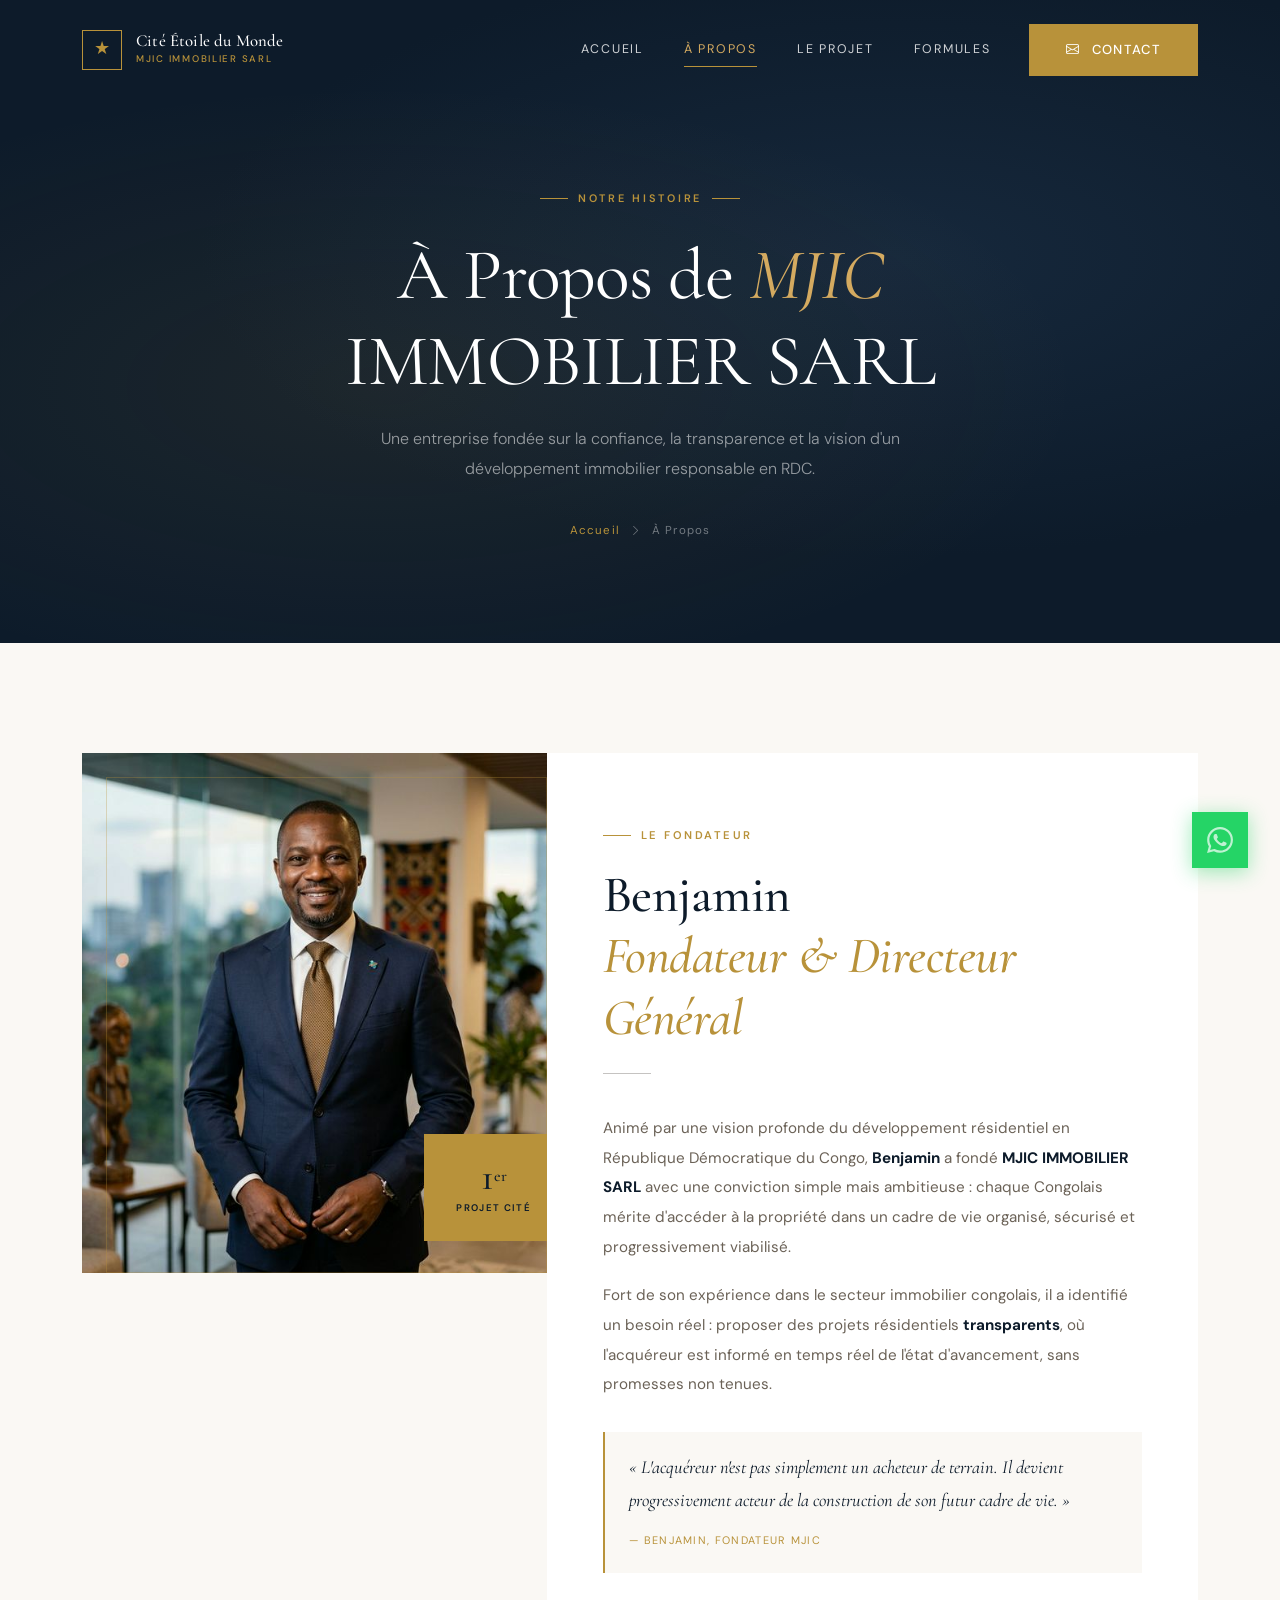
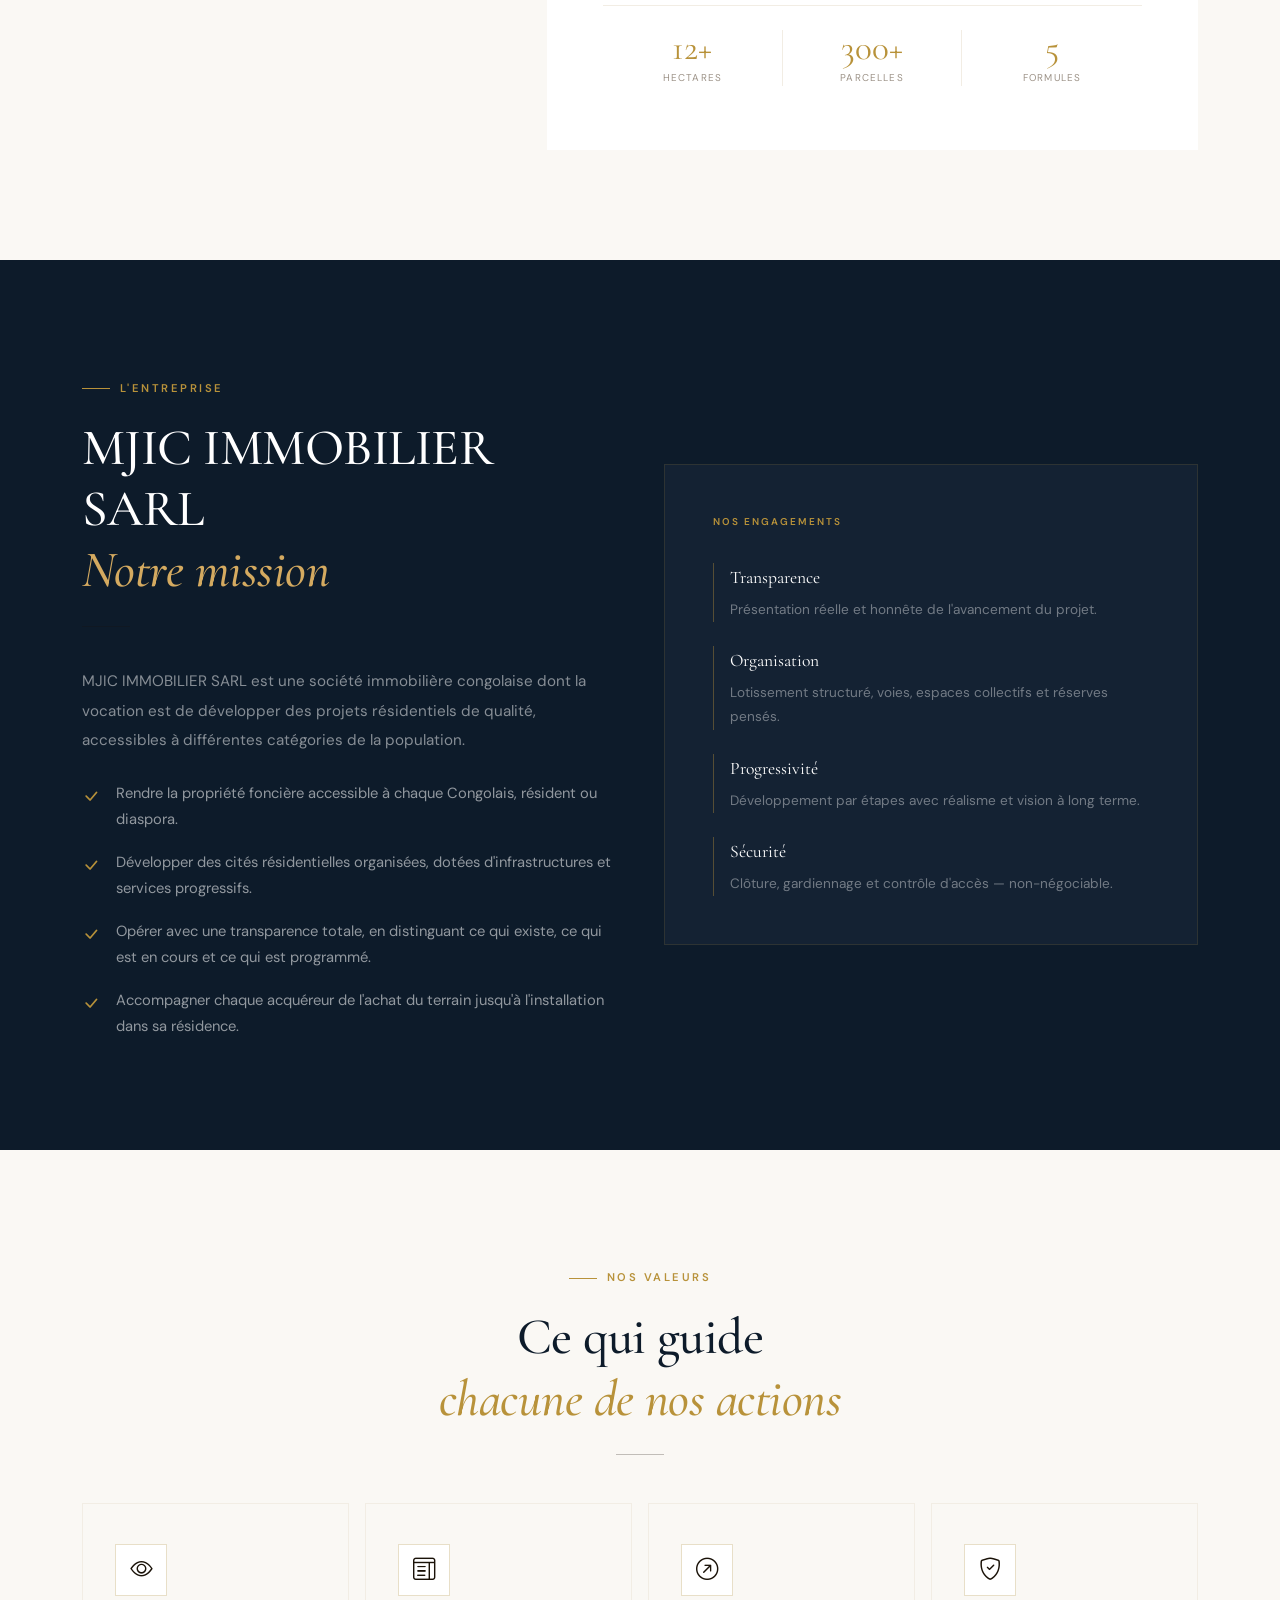
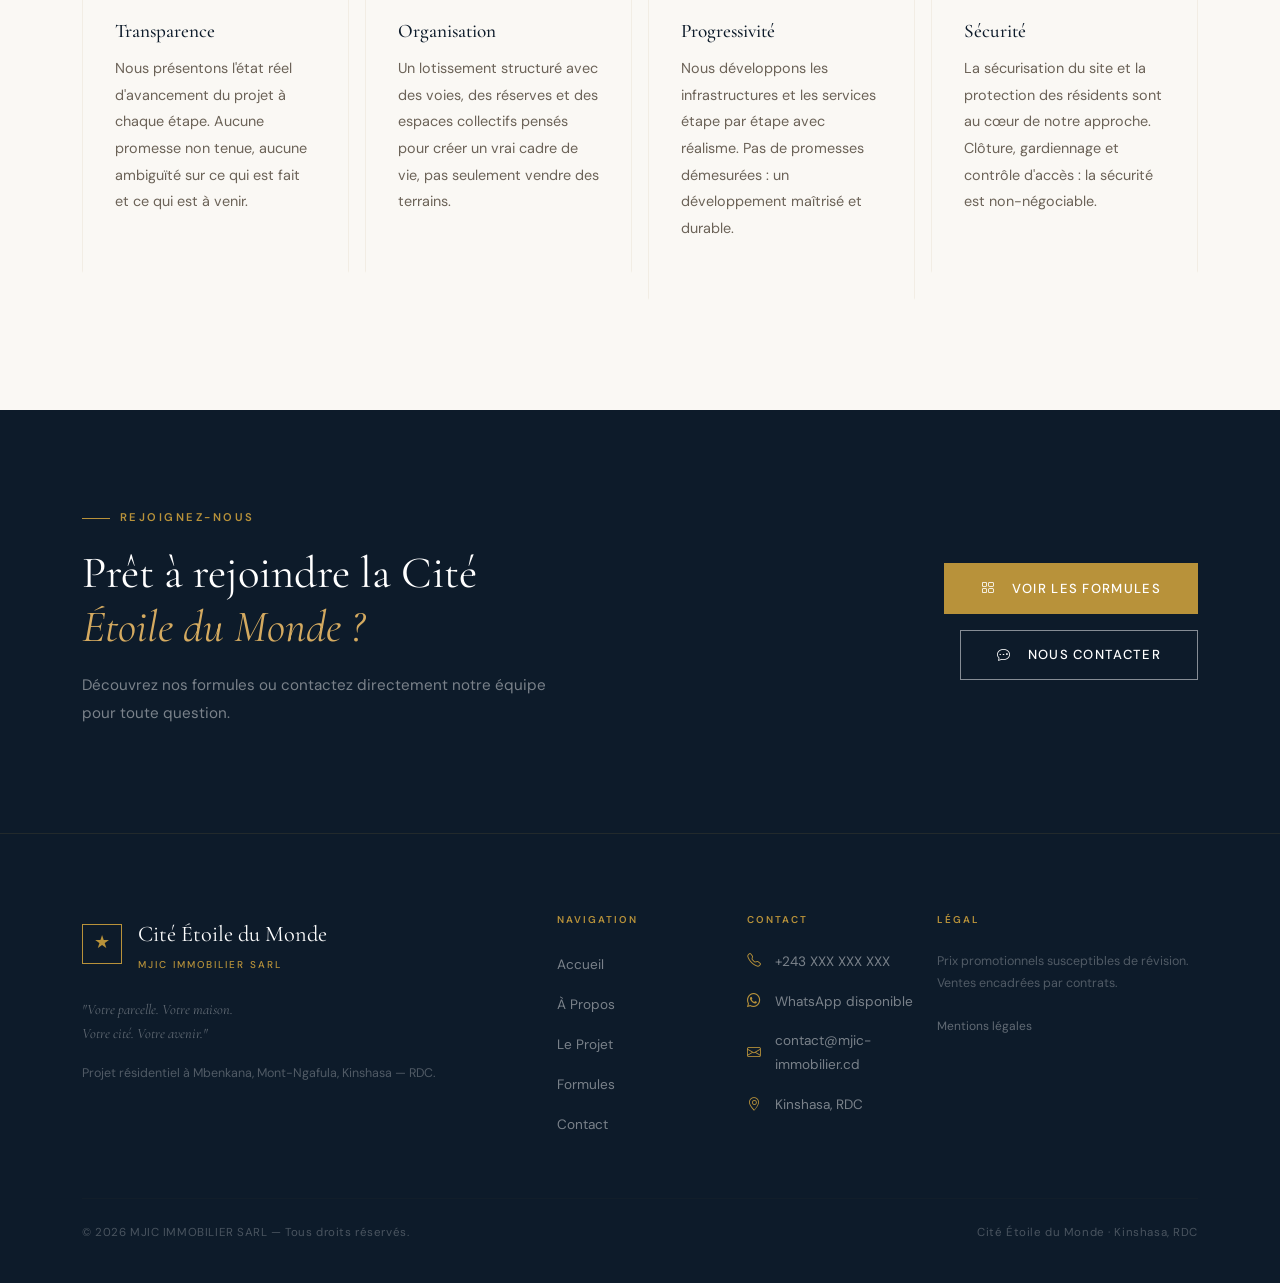
==== about.html @ 59a06f17 "First commit" ====
<!DOCTYPE html>
<html lang="fr">
<head>
  <meta charset="UTF-8" /><meta name="viewport" content="width=device-width, initial-scale=1.0" />
  <meta name="description" content="À propos de MJIC IMMOBILIER SARL — Fondateur Benjamin, notre vision et nos valeurs pour la Cité Étoile du Monde." />
  <title>À Propos — MJIC IMMOBILIER SARL</title>
  <link rel="icon" href="data:image/svg+xml,<svg xmlns='http://www.w3.org/2000/svg' viewBox='0 0 100 100'><text y='.9em' font-size='90'>★</text></svg>" />
  <link rel="preconnect" href="https://fonts.googleapis.com" /><link rel="preconnect" href="https://fonts.gstatic.com" crossorigin />
  <link href="https://fonts.googleapis.com/css2?family=Cormorant+Garamond:ital,wght@0,300;0,400;0,500;0,600;0,700;1,400;1,600&family=DM+Sans:ital,opsz,wght@0,9..40,300;0,9..40,400;0,9..40,500;0,9..40,600;1,9..40,300&display=swap" rel="stylesheet" />
  <link href="https://cdn.jsdelivr.net/npm/bootstrap@5.3.3/dist/css/bootstrap.min.css" rel="stylesheet" />
  <link href="https://cdn.jsdelivr.net/npm/bootstrap-icons@1.11.3/font/bootstrap-icons.min.css" rel="stylesheet" />
  <link rel="stylesheet" href="css/style.css" />
</head>
<body>

<!-- NAVBAR -->
<nav id="mainNav" class="navbar navbar-expand-lg scrolled">
  <div class="container">
    <a class="navbar-brand" href="index.html">
      <div class="brand-logo-icon">★</div>
      <div><div class="brand-text-top">Cité Étoile du Monde</div><div class="brand-text-bottom">MJIC IMMOBILIER SARL</div></div>
    </a>
    <button class="navbar-toggler" type="button" data-bs-toggle="collapse" data-bs-target="#navbarNav">
      <span class="navbar-toggler-icon"></span>
    </button>
    <div class="collapse navbar-collapse justify-content-end" id="navbarNav">
      <ul class="navbar-nav align-items-lg-center gap-lg-1">
        <li class="nav-item"><a class="nav-link" href="index.html">Accueil</a></li>
        <li class="nav-item"><a class="nav-link active-page" href="about.html">À Propos</a></li>
        <li class="nav-item"><a class="nav-link" href="projet.html">Le Projet</a></li>
        <li class="nav-item"><a class="nav-link" href="formules.html">Formules</a></li>
        <li class="nav-item ms-lg-3"><a class="btn btn-gold btn-sm" href="contact.html"><i class="bi bi-envelope me-1"></i>Contact</a></li>
      </ul>
    </div>
  </div>
</nav>

<!-- PAGE HERO -->
<section class="page-hero">
  <div class="container" style="position:relative;z-index:1">
    <span class="page-hero-label">Notre histoire</span>
    <h1 class="page-hero-title">À Propos de <em>MJIC</em><br/>IMMOBILIER SARL</h1>
    <p class="page-hero-subtitle">Une entreprise fondée sur la confiance, la transparence et la vision d'un développement immobilier responsable en RDC.</p>
    <nav class="breadcrumb-nav">
      <a href="index.html">Accueil</a>
      <i class="bi bi-chevron-right" style="font-size:0.7rem"></i>
      <span>À Propos</span>
    </nav>
  </div>
</section>

<!-- FONDATEUR — Image gauche / Texte droite -->
<section class="section-pad" style="background:var(--cream);overflow:hidden">
  <div class="container">
    <div class="row align-items-stretch g-0">

      <!-- Colonne image -->
      <div class="col-lg-5 reveal">
        <div class="about-media-col">
          <img src="assets/founder.jpg" alt="Benjamin, Fondateur MJIC Immobilier" class="about-media-img" />
          <div class="about-gold-border"></div>
          <div class="about-years-badge">
            <span class="num">1<sup style="font-size:1rem">er</sup></span>
            <span class="lbl">Projet cité</span>
          </div>
        </div>
      </div>

      <!-- Colonne texte -->
      <div class="col-lg-7 reveal">
        <div style="padding:4rem 3.5rem;background:var(--white);height:100%">
          <span class="section-label">Le Fondateur</span>
          <h2 class="section-title">Benjamin<br/><em style="color:var(--gold)">Fondateur &amp; Directeur Général</em></h2>
          <hr class="rule-gold" />

          <p style="color:var(--text-muted);line-height:1.95;font-size:0.95rem">Animé par une vision profonde du développement résidentiel en République Démocratique du Congo, <strong style="color:var(--navy)">Benjamin</strong> a fondé <strong style="color:var(--navy)">MJIC IMMOBILIER SARL</strong> avec une conviction simple mais ambitieuse : chaque Congolais mérite d'accéder à la propriété dans un cadre de vie organisé, sécurisé et progressivement viabilisé.</p>

          <p style="color:var(--text-muted);line-height:1.95;font-size:0.95rem;margin-top:1.2rem">Fort de son expérience dans le secteur immobilier congolais, il a identifié un besoin réel : proposer des projets résidentiels <strong style="color:var(--navy)">transparents</strong>, où l'acquéreur est informé en temps réel de l'état d'avancement, sans promesses non tenues.</p>

          <!-- Citation -->
          <blockquote style="border-left:2px solid var(--gold);padding:1.2rem 1.5rem;margin:2rem 0;background:var(--cream)">
            <p style="font-family:var(--font-display);font-size:1.15rem;font-style:italic;color:var(--navy);margin:0 0 0.5rem">« L'acquéreur n'est pas simplement un acheteur de terrain. Il devient progressivement acteur de la construction de son futur cadre de vie. »</p>
            <cite style="font-size:0.68rem;color:var(--gold);letter-spacing:0.12em;text-transform:uppercase;font-style:normal">— Benjamin, Fondateur MJIC</cite>
          </blockquote>

          <!-- Stats en ligne -->
          <div class="row g-0 mt-3" style="border-top:1px solid var(--cream-mid);padding-top:1.5rem">
            <div class="col-4 text-center" style="border-right:1px solid var(--cream-mid)">
              <div style="font-family:var(--font-display);font-size:2.2rem;color:var(--gold);line-height:1">12+</div>
              <div style="font-size:0.62rem;color:var(--text-light);text-transform:uppercase;letter-spacing:0.12em;margin-top:4px">Hectares</div>
            </div>
            <div class="col-4 text-center" style="border-right:1px solid var(--cream-mid)">
              <div style="font-family:var(--font-display);font-size:2.2rem;color:var(--gold);line-height:1">300+</div>
              <div style="font-size:0.62rem;color:var(--text-light);text-transform:uppercase;letter-spacing:0.12em;margin-top:4px">Parcelles</div>
            </div>
            <div class="col-4 text-center">
              <div style="font-family:var(--font-display);font-size:2.2rem;color:var(--gold);line-height:1">5</div>
              <div style="font-size:0.62rem;color:var(--text-light);text-transform:uppercase;letter-spacing:0.12em;margin-top:4px">Formules</div>
            </div>
          </div>
        </div>
      </div>

    </div>
  </div>
</section>

<!-- MISSION — Texte gauche / Visuel droite -->
<section class="section-pad" style="background:var(--navy)">
  <div class="container">
    <div class="row align-items-center g-5">
      <div class="col-lg-6 reveal">
        <span class="section-label" style="color:var(--gold)">L'Entreprise</span>
        <h2 class="section-title light">MJIC IMMOBILIER SARL<br/><em style="color:var(--gold-light)">Notre mission</em></h2>
        <hr class="rule-gold" />
        <p style="color:rgba(255,255,255,0.5);line-height:1.95;font-size:0.95rem">MJIC IMMOBILIER SARL est une société immobilière congolaise dont la vocation est de développer des projets résidentiels de qualité, accessibles à différentes catégories de la population.</p>
        <div class="mt-4 d-flex flex-column gap-3">
          <div style="display:flex;gap:16px;align-items:flex-start">
            <i class="bi bi-check-lg" style="color:var(--gold);font-size:1.1rem;flex-shrink:0;margin-top:2px"></i>
            <p style="color:rgba(255,255,255,0.55);margin:0;font-size:0.92rem">Rendre la propriété foncière accessible à chaque Congolais, résident ou diaspora.</p>
          </div>
          <div style="display:flex;gap:16px;align-items:flex-start">
            <i class="bi bi-check-lg" style="color:var(--gold);font-size:1.1rem;flex-shrink:0;margin-top:2px"></i>
            <p style="color:rgba(255,255,255,0.55);margin:0;font-size:0.92rem">Développer des cités résidentielles organisées, dotées d'infrastructures et services progressifs.</p>
          </div>
          <div style="display:flex;gap:16px;align-items:flex-start">
            <i class="bi bi-check-lg" style="color:var(--gold);font-size:1.1rem;flex-shrink:0;margin-top:2px"></i>
            <p style="color:rgba(255,255,255,0.55);margin:0;font-size:0.92rem">Opérer avec une transparence totale, en distinguant ce qui existe, ce qui est en cours et ce qui est programmé.</p>
          </div>
          <div style="display:flex;gap:16px;align-items:flex-start">
            <i class="bi bi-check-lg" style="color:var(--gold);font-size:1.1rem;flex-shrink:0;margin-top:2px"></i>
            <p style="color:rgba(255,255,255,0.55);margin:0;font-size:0.92rem">Accompagner chaque acquéreur de l'achat du terrain jusqu'à l'installation dans sa résidence.</p>
          </div>
        </div>
      </div>
      <div class="col-lg-6 reveal">
        <div style="background:var(--navy-mid);border:1px solid rgba(184,146,58,0.15);padding:3rem">
          <div style="font-size:0.62rem;color:var(--gold);letter-spacing:0.2em;text-transform:uppercase;font-weight:600;margin-bottom:2rem">Nos engagements</div>
          <div class="d-flex flex-column gap-4">
            <div style="display:flex;gap:16px;align-items:flex-start">
              <div style="width:1px;background:rgba(184,146,58,0.4);min-height:100%;align-self:stretch;flex-shrink:0"></div>
              <div>
                <div style="font-family:var(--font-display);font-size:1.1rem;color:var(--white);margin-bottom:4px">Transparence</div>
                <p style="color:rgba(255,255,255,0.4);font-size:0.85rem;margin:0">Présentation réelle et honnête de l'avancement du projet.</p>
              </div>
            </div>
            <div style="display:flex;gap:16px;align-items:flex-start">
              <div style="width:1px;background:rgba(184,146,58,0.4);min-height:100%;align-self:stretch;flex-shrink:0"></div>
              <div>
                <div style="font-family:var(--font-display);font-size:1.1rem;color:var(--white);margin-bottom:4px">Organisation</div>
                <p style="color:rgba(255,255,255,0.4);font-size:0.85rem;margin:0">Lotissement structuré, voies, espaces collectifs et réserves pensés.</p>
              </div>
            </div>
            <div style="display:flex;gap:16px;align-items:flex-start">
              <div style="width:1px;background:rgba(184,146,58,0.4);min-height:100%;align-self:stretch;flex-shrink:0"></div>
              <div>
                <div style="font-family:var(--font-display);font-size:1.1rem;color:var(--white);margin-bottom:4px">Progressivité</div>
                <p style="color:rgba(255,255,255,0.4);font-size:0.85rem;margin:0">Développement par étapes avec réalisme et vision à long terme.</p>
              </div>
            </div>
            <div style="display:flex;gap:16px;align-items:flex-start">
              <div style="width:1px;background:rgba(184,146,58,0.4);min-height:100%;align-self:stretch;flex-shrink:0"></div>
              <div>
                <div style="font-family:var(--font-display);font-size:1.1rem;color:var(--white);margin-bottom:4px">Sécurité</div>
                <p style="color:rgba(255,255,255,0.4);font-size:0.85rem;margin:0">Clôture, gardiennage et contrôle d'accès — non-négociable.</p>
              </div>
            </div>
          </div>
        </div>
      </div>
    </div>
  </div>
</section>

<!-- VALEURS -->
<section class="section-pad" style="background:var(--cream)">
  <div class="container">
    <div class="text-center mb-5 reveal">
      <span class="section-label">Nos Valeurs</span>
      <h2 class="section-title">Ce qui guide<br/><em style="color:var(--gold)">chacune de nos actions</em></h2>
      <hr class="rule-gold center" />
    </div>
    <div class="row g-3">
      <div class="col-md-6 col-lg-3 reveal">
        <div class="value-card">
          <div class="value-icon"><i class="bi bi-eye"></i></div>
          <h4>Transparence</h4>
          <p>Nous présentons l'état réel d'avancement du projet à chaque étape. Aucune promesse non tenue, aucune ambiguïté sur ce qui est fait et ce qui est à venir.</p>
        </div>
      </div>
      <div class="col-md-6 col-lg-3 reveal">
        <div class="value-card">
          <div class="value-icon"><i class="bi bi-layout-text-window"></i></div>
          <h4>Organisation</h4>
          <p>Un lotissement structuré avec des voies, des réserves et des espaces collectifs pensés pour créer un vrai cadre de vie, pas seulement vendre des terrains.</p>
        </div>
      </div>
      <div class="col-md-6 col-lg-3 reveal">
        <div class="value-card">
          <div class="value-icon"><i class="bi bi-arrow-up-right-circle"></i></div>
          <h4>Progressivité</h4>
          <p>Nous développons les infrastructures et les services étape par étape avec réalisme. Pas de promesses démesurées : un développement maîtrisé et durable.</p>
        </div>
      </div>
      <div class="col-md-6 col-lg-3 reveal">
        <div class="value-card">
          <div class="value-icon"><i class="bi bi-shield-check"></i></div>
          <h4>Sécurité</h4>
          <p>La sécurisation du site et la protection des résidents sont au cœur de notre approche. Clôture, gardiennage et contrôle d'accès : la sécurité est non-négociable.</p>
        </div>
      </div>
    </div>
  </div>
</section>

<!-- CTA -->
<section style="background:var(--navy);padding:90px 0">
  <div class="container reveal">
    <div class="row align-items-center">
      <div class="col-lg-7">
        <span class="section-label" style="color:var(--gold)">Rejoignez-nous</span>
        <h2 style="font-family:var(--font-display);color:var(--white);font-size:clamp(1.8rem,3.5vw,2.8rem);font-weight:400;margin-bottom:1rem">Prêt à rejoindre la Cité<br/><em style="color:var(--gold-light)">Étoile du Monde ?</em></h2>
        <p style="color:rgba(255,255,255,0.45);font-size:0.95rem;max-width:480px;line-height:1.85">Découvrez nos formules ou contactez directement notre équipe pour toute question.</p>
      </div>
      <div class="col-lg-5 d-flex flex-wrap gap-3 justify-content-lg-end mt-4 mt-lg-0">
        <a href="formules.html" class="btn btn-gold"><i class="bi bi-grid me-2"></i>Voir les formules</a>
        <a href="contact.html" class="btn btn-outline-white"><i class="bi bi-chat-dots me-2"></i>Nous contacter</a>
      </div>
    </div>
  </div>
</section>

<!-- FOOTER -->
<footer class="site-footer">
  <div class="container">
    <div class="row g-4">
      <div class="col-lg-4">
        <div class="d-flex align-items-center gap-3 mb-4">
          <div class="brand-logo-icon">★</div>
          <div>
            <div class="footer-brand-name">Cité Étoile du Monde</div>
            <div class="footer-brand-sub">MJIC IMMOBILIER SARL</div>
          </div>
        </div>
        <p class="footer-tagline">"Votre parcelle. Votre maison.<br/>Votre cité. Votre avenir."</p>
        <p style="font-size:0.78rem;color:rgba(255,255,255,0.28);margin-top:1rem;line-height:1.7">Projet résidentiel à Mbenkana, Mont-Ngafula, Kinshasa — RDC.</p>
      </div>
      <div class="col-6 col-lg-2 offset-lg-1">
        <h6 class="footer-heading">Navigation</h6>
        <ul class="footer-links">
          <li><a href="index.html">Accueil</a></li>
          <li><a href="about.html">À Propos</a></li>
          <li><a href="projet.html">Le Projet</a></li>
          <li><a href="formules.html">Formules</a></li>
          <li><a href="contact.html">Contact</a></li>
        </ul>
      </div>
      <div class="col-6 col-lg-2">
        <h6 class="footer-heading">Contact</h6>
        <div class="footer-contact-item"><i class="bi bi-telephone"></i><span>+243 XXX XXX XXX</span></div>
        <div class="footer-contact-item"><i class="bi bi-whatsapp"></i><span>WhatsApp disponible</span></div>
        <div class="footer-contact-item"><i class="bi bi-envelope"></i><span>contact@mjic-immobilier.cd</span></div>
        <div class="footer-contact-item"><i class="bi bi-geo-alt"></i><span>Kinshasa, RDC</span></div>
      </div>
      <div class="col-lg-3">
        <h6 class="footer-heading">Légal</h6>
        <p style="font-size:0.78rem;color:rgba(255,255,255,0.28);line-height:1.8">Prix promotionnels susceptibles de révision. Ventes encadrées par contrats.</p>
        <a href="#" style="font-size:0.75rem;color:rgba(255,255,255,0.35)">Mentions légales</a>
      </div>
    </div>
    <hr class="footer-divider" />
    <div class="d-flex flex-column flex-md-row justify-content-between align-items-center gap-2 footer-copy">
      <span>© 2026 MJIC IMMOBILIER SARL — Tous droits réservés.</span>
      <span>Cité Étoile du Monde · Kinshasa, RDC</span>
    </div>
  </div>
</footer>

<a id="whatsapp-btn" href="https://wa.me/243XXXXXXXXX" target="_blank" rel="noopener" title="WhatsApp">
  <span class="whatsapp-pulse"></span>
  <svg viewBox="0 0 24 24" xmlns="http://www.w3.org/2000/svg"><path d="M17.472 14.382c-.297-.149-1.758-.867-2.03-.967-.273-.099-.471-.148-.67.15-.197.297-.767.966-.94 1.164-.173.199-.347.223-.644.075-.297-.15-1.255-.463-2.39-1.475-.883-.788-1.48-1.761-1.653-2.059-.173-.297-.018-.458.13-.606.134-.133.298-.347.446-.52.149-.174.198-.298.298-.497.099-.198.05-.371-.025-.52-.075-.149-.669-1.612-.916-2.207-.242-.579-.487-.5-.669-.51-.173-.008-.371-.01-.57-.01-.198 0-.52.074-.792.372-.272.297-1.04 1.016-1.04 2.479 0 1.462 1.065 2.875 1.213 3.074.149.198 2.096 3.2 5.077 4.487.709.306 1.262.489 1.694.625.712.227 1.36.195 1.871.118.571-.085 1.758-.719 2.006-1.413.248-.694.248-1.289.173-1.413-.074-.124-.272-.198-.57-.347m-5.421 7.403h-.004a9.87 9.87 0 01-5.031-1.378l-.361-.214-3.741.982.998-3.648-.235-.374a9.86 9.86 0 01-1.51-5.26c.001-5.45 4.436-9.884 9.888-9.884 2.64 0 5.122 1.03 6.988 2.898a9.825 9.825 0 012.893 6.994c-.003 5.45-4.437 9.884-9.885 9.884m8.413-18.297A11.815 11.815 0 0012.05 0C5.495 0 .16 5.335.157 11.892c0 2.096.547 4.142 1.588 5.945L.057 24l6.305-1.654a11.882 11.882 0 005.683 1.448h.005c6.554 0 11.89-5.335 11.893-11.893a11.821 11.821 0 00-3.48-8.413Z"/></svg>
</a>
<button id="scrollTop" onclick="scrollToTop()" title="Retour en haut" style="display:none;align-items:center;justify-content:center"><i class="bi bi-arrow-up"></i></button>
<script src="https://cdn.jsdelivr.net/npm/bootstrap@5.3.3/dist/js/bootstrap.bundle.min.js"></script>
<script src="js/main.js"></script>
</body>
</html>
---- css/style.css ----
/* =========================================================
   CITÉ ÉTOILE DU MONDE — Design Luxueux & Humain
   MJIC IMMOBILIER SARL — Kinshasa, RDC
   Inspiré : Barnes Immobilier, Knight Frank, Sotheby's
   ========================================================= */

@import url('https://fonts.googleapis.com/css2?family=Cormorant+Garamond:ital,wght@0,300;0,400;0,500;0,600;0,700;1,400;1,600&family=DM+Sans:ital,opsz,wght@0,9..40,300;0,9..40,400;0,9..40,500;0,9..40,600;1,9..40,300&display=swap');

/* ─── Variables raffinées ─── */
:root {
  /* Palette dorée chaude */
  --gold:        #B8923A;
  --gold-light:  #D4AA60;
  --gold-pale:   #F0E4CA;
  --gold-dark:   #8B6A20;

  /* Marine profond */
  --navy:        #0D1B2A;
  --navy-mid:    #142233;
  --navy-light:  #1C3148;

  /* Neutres chauds */
  --cream:       #FAF8F4;
  --cream-mid:   #F2EDE4;
  --sand:        #E8DFC8;
  --stone:       #C5BBAB;
  --text-dark:   #1A1208;
  --text-muted:  #6B6257;
  --text-light:  #9C9287;
  --white:       #FFFFFF;

  /* Typography */
  --font-display: 'Cormorant Garamond', Georgia, serif;
  --font-body:    'DM Sans', system-ui, sans-serif;

  /* Geometry */
  --radius-sm:   6px;
  --radius:      12px;
  --radius-lg:   20px;
  --radius-xl:   32px;

  /* Shadows */
  --shadow-sm:   0 2px 12px rgba(13,27,42,0.08);
  --shadow:      0 8px 32px rgba(13,27,42,0.12);
  --shadow-lg:   0 20px 60px rgba(13,27,42,0.18);
  --shadow-gold: 0 8px 40px rgba(184,146,58,0.25);

  /* Transitions */
  --ease:        cubic-bezier(0.25, 0.46, 0.45, 0.94);
  --transition:  0.4s var(--ease);
}

/* ─── Reset & Base ─── */
*, *::before, *::after { box-sizing: border-box; margin: 0; padding: 0; }
html { scroll-behavior: smooth; font-size: 16px; }

body {
  font-family: var(--font-body);
  color: var(--text-dark);
  background: var(--white);
  overflow-x: hidden;
  line-height: 1.75;
  -webkit-font-smoothing: antialiased;
}

h1, h2, h3, h4, h5, h6 {
  font-family: var(--font-display);
  line-height: 1.2;
  font-weight: 500;
}
a { text-decoration: none; transition: var(--transition); color: inherit; }
img { max-width: 100%; display: block; }
p { line-height: 1.8; }

/* ─── Utilitaires ─── */
.text-gold    { color: var(--gold) !important; }
.text-cream   { color: var(--cream) !important; }
.section-pad  { padding: 110px 0; }
.section-pad-sm { padding: 72px 0; }

/* ─── Étiquettes de section ─── */
.section-eyebrow {
  display: inline-flex;
  align-items: center;
  gap: 10px;
  font-family: var(--font-body);
  font-size: 0.7rem;
  font-weight: 600;
  letter-spacing: 0.22em;
  text-transform: uppercase;
  color: var(--gold);
  margin-bottom: 1.2rem;
}

.section-eyebrow::before {
  content: '';
  display: inline-block;
  width: 28px;
  height: 1px;
  background: var(--gold);
  flex-shrink: 0;
}

.section-label {
  display: inline-flex;
  align-items: center;
  gap: 10px;
  font-family: var(--font-body);
  font-size: 0.7rem;
  font-weight: 600;
  letter-spacing: 0.22em;
  text-transform: uppercase;
  color: var(--gold);
  margin-bottom: 1.2rem;
}
.section-label::before {
  content: '';
  display: inline-block;
  width: 28px;
  height: 1px;
  background: var(--gold);
  flex-shrink: 0;
}

/* ─── Titres de section ─── */
.section-title {
  font-size: clamp(2rem, 4vw, 3.2rem);
  font-weight: 500;
  color: var(--navy);
  margin-bottom: 1.2rem;
  letter-spacing: -0.01em;
}

.section-title.light { color: var(--white); }
.section-title.cream { color: var(--cream); }

.section-subtitle {
  font-size: 1rem;
  color: var(--text-muted);
  max-width: 560px;
  line-height: 1.85;
}

/* ─── Séparateurs ─── */
.rule-gold {
  display: block;
  width: 48px;
  height: 1px;
  background: linear-gradient(90deg, var(--gold), transparent);
  margin: 1.5rem 0 2.5rem;
}
.rule-gold.center {
  margin-left: auto;
  margin-right: auto;
  background: var(--gold);
}

/* ─── Boutons ─── */
.btn-gold {
  display: inline-flex;
  align-items: center;
  gap: 8px;
  background: var(--gold);
  color: var(--white);
  font-family: var(--font-body);
  font-weight: 500;
  font-size: 0.82rem;
  letter-spacing: 0.1em;
  text-transform: uppercase;
  padding: 15px 36px;
  border: 1px solid var(--gold);
  border-radius: 0;
  cursor: pointer;
  transition: var(--transition);
}

.btn-gold:hover {
  background: var(--gold-dark);
  border-color: var(--gold-dark);
  color: var(--white);
  transform: none;
  box-shadow: var(--shadow-gold);
}

.btn-outline-gold {
  display: inline-flex;
  align-items: center;
  gap: 8px;
  background: transparent;
  color: var(--gold);
  font-family: var(--font-body);
  font-weight: 500;
  font-size: 0.82rem;
  letter-spacing: 0.1em;
  text-transform: uppercase;
  padding: 14px 36px;
  border: 1px solid var(--gold);
  border-radius: 0;
  cursor: pointer;
  transition: var(--transition);
}

.btn-outline-gold:hover {
  background: var(--gold);
  color: var(--white);
}

.btn-outline-white {
  display: inline-flex;
  align-items: center;
  gap: 8px;
  background: transparent;
  color: var(--white);
  font-family: var(--font-body);
  font-weight: 500;
  font-size: 0.82rem;
  letter-spacing: 0.1em;
  text-transform: uppercase;
  padding: 14px 36px;
  border: 1px solid rgba(255,255,255,0.5);
  border-radius: 0;
  cursor: pointer;
  transition: var(--transition);
}

.btn-outline-white:hover {
  border-color: var(--white);
  background: rgba(255,255,255,0.08);
  color: var(--white);
}

/* ════════════════════════════════════════
   NAVBAR
════════════════════════════════════════ */
#mainNav {
  position: fixed;
  top: 0;
  width: 100%;
  z-index: 1000;
  padding: 24px 0;
  transition: background 0.5s ease, padding 0.4s ease, box-shadow 0.4s ease;
  background: transparent;
}

#mainNav.scrolled {
  background: rgba(13, 27, 42, 0.96);
  backdrop-filter: blur(20px);
  -webkit-backdrop-filter: blur(20px);
  padding: 14px 0;
  box-shadow: 0 1px 0 rgba(184,146,58,0.2);
}

.navbar-brand {
  display: flex;
  align-items: center;
  gap: 14px;
}

.brand-logo-icon {
  width: 40px;
  height: 40px;
  border: 1px solid var(--gold);
  display: flex;
  align-items: center;
  justify-content: center;
  color: var(--gold);
  font-size: 1.1rem;
  flex-shrink: 0;
  font-family: var(--font-display);
}

.brand-text-top {
  font-family: var(--font-display);
  font-size: 1.05rem;
  font-weight: 500;
  color: var(--white);
  line-height: 1.1;
  letter-spacing: 0.01em;
}

.brand-text-bottom {
  font-family: var(--font-body);
  font-size: 0.6rem;
  font-weight: 500;
  color: var(--gold);
  letter-spacing: 0.18em;
  text-transform: uppercase;
}

.navbar-nav .nav-link {
  color: rgba(255,255,255,0.8) !important;
  font-family: var(--font-body);
  font-size: 0.78rem;
  font-weight: 400;
  letter-spacing: 0.14em;
  text-transform: uppercase;
  padding: 8px 18px !important;
  transition: color 0.3s ease;
  position: relative;
}

.navbar-nav .nav-link::after {
  content: '';
  position: absolute;
  bottom: 2px;
  left: 18px;
  right: 18px;
  height: 1px;
  background: var(--gold);
  transform: scaleX(0);
  transform-origin: left;
  transition: transform 0.35s var(--ease);
}

.navbar-nav .nav-link:hover { color: var(--white) !important; }
.navbar-nav .nav-link:hover::after,
.navbar-nav .nav-link.active-page::after { transform: scaleX(1); }
.navbar-nav .nav-link.active-page { color: var(--gold-light) !important; }

.navbar-toggler {
  border: 1px solid var(--gold);
  padding: 6px 10px;
  border-radius: 0;
}

.navbar-toggler-icon {
  background-image: url("data:image/svg+xml,%3csvg xmlns='http://www.w3.org/2000/svg' viewBox='0 0 30 30'%3e%3cpath stroke='rgba%28184,146,58,1%29' stroke-linecap='round' stroke-miterlimit='10' stroke-width='1.5' d='M4 7h22M4 15h22M4 23h22'/%3e%3c/svg%3e");
}

/* ════════════════════════════════════════
   HERO
════════════════════════════════════════ */
#hero {
  position: relative;
  min-height: 100vh;
  display: flex;
  align-items: flex-end;
  overflow: hidden;
  background: var(--navy);
}

.hero-bg {
  position: absolute;
  inset: 0;
  background-image: url('../assets/hero-cite.jpg');
  background-size: cover;
  background-position: center 30%;
  z-index: 0;
}

/* Overlay gradient sombre sur la photo */
.hero-bg::before {
  content: '';
  position: absolute;
  inset: 0;
  background:
    linear-gradient(to right, rgba(13,27,42,0.88) 0%, rgba(13,27,42,0.5) 65%, rgba(13,27,42,0.2) 100%),
    linear-gradient(to top, rgba(13,27,42,0.9) 0%, transparent 50%);
}

.hero-content-wrap {
  position: relative;
  z-index: 2;
  width: 100%;
  padding: 140px 0 90px;
}

.hero-location {
  display: inline-flex;
  align-items: center;
  gap: 10px;
  font-family: var(--font-body);
  font-size: 0.68rem;
  font-weight: 500;
  letter-spacing: 0.25em;
  text-transform: uppercase;
  color: var(--gold);
  margin-bottom: 2rem;
  opacity: 0;
  animation: fadeSlideUp 1s var(--ease) 0.2s both;
}

.hero-location-dot {
  width: 5px;
  height: 5px;
  border-radius: 50%;
  background: var(--gold);
  animation: blink 2.5s infinite;
}

.hero-title {
  font-family: var(--font-display);
  font-size: clamp(3rem, 8vw, 7rem);
  font-weight: 400;
  color: var(--white);
  line-height: 1.0;
  letter-spacing: -0.02em;
  margin-bottom: 0.2em;
  opacity: 0;
  animation: fadeSlideUp 1s var(--ease) 0.35s both;
}

.hero-title em {
  font-style: italic;
  color: var(--gold-light);
  font-weight: 300;
}

.hero-subtitle-wrap {
  display: flex;
  align-items: flex-start;
  gap: 24px;
  margin: 2.5rem 0;
  opacity: 0;
  animation: fadeSlideUp 1s var(--ease) 0.5s both;
}

.hero-line {
  width: 1px;
  height: 60px;
  background: var(--gold);
  flex-shrink: 0;
  margin-top: 4px;
}

.hero-subtitle {
  font-size: 1rem;
  color: rgba(255,255,255,0.65);
  max-width: 440px;
  line-height: 1.8;
  font-weight: 300;
}

.hero-actions {
  display: flex;
  flex-wrap: wrap;
  gap: 16px;
  margin-top: 3rem;
  opacity: 0;
  animation: fadeSlideUp 1s var(--ease) 0.65s both;
}

/* Stats flottants hero */
.hero-stats-strip {
  position: relative;
  z-index: 2;
  background: rgba(13,27,42,0.7);
  backdrop-filter: blur(20px);
  border-top: 1px solid rgba(184,146,58,0.2);
  padding: 30px 0;
  opacity: 0;
  animation: fadeIn 1s ease 1s both;
}

.hero-stat {
  text-align: center;
  padding: 0 24px;
  position: relative;
}

.hero-stat + .hero-stat::before {
  content: '';
  position: absolute;
  left: 0;
  top: 50%;
  transform: translateY(-50%);
  height: 40px;
  width: 1px;
  background: rgba(184,146,58,0.2);
}

.hero-stat-number {
  font-family: var(--font-display);
  font-size: 2.2rem;
  font-weight: 500;
  color: var(--gold-light);
  display: block;
  line-height: 1;
  margin-bottom: 4px;
}

.hero-stat-label {
  font-size: 0.68rem;
  font-weight: 500;
  letter-spacing: 0.15em;
  text-transform: uppercase;
  color: rgba(255,255,255,0.45);
}

/* ════════════════════════════════════════
   STATS BAND (section chiffres)
════════════════════════════════════════ */
#stats-band {
  background: var(--navy);
  border-top: 1px solid rgba(184,146,58,0.15);
  border-bottom: 1px solid rgba(184,146,58,0.15);
  padding: 56px 0;
}

.stat-item {
  text-align: center;
  padding: 20px;
  position: relative;
}

.stat-item:not(:last-child)::after {
  content: '';
  position: absolute;
  right: 0;
  top: 20%;
  height: 60%;
  width: 1px;
  background: rgba(184,146,58,0.2);
}

.stat-number {
  font-family: var(--font-display);
  font-size: 2.8rem;
  font-weight: 500;
  color: var(--gold-light);
  display: block;
  line-height: 1;
  margin-bottom: 0.4rem;
}

.stat-label {
  font-size: 0.7rem;
  font-weight: 500;
  color: rgba(255,255,255,0.45);
  letter-spacing: 0.14em;
  text-transform: uppercase;
}

/* ════════════════════════════════════════
   SECTION PROJET (cards)
════════════════════════════════════════ */
.projet-card {
  background: var(--white);
  border-radius: 0;
  padding: 2.5rem 2rem;
  border: 1px solid var(--cream-mid);
  border-bottom: 3px solid transparent;
  transition: border-color 0.4s ease, box-shadow 0.4s ease, transform 0.4s ease;
  height: 100%;
}

.projet-card:hover {
  border-bottom-color: var(--gold);
  box-shadow: var(--shadow);
  transform: translateY(-4px);
}

.projet-card .card-icon {
  width: 52px;
  height: 52px;
  display: flex;
  align-items: center;
  justify-content: center;
  font-size: 1.3rem;
  margin-bottom: 1.5rem;
  border: 1px solid var(--sand);
  background: var(--cream);
  color: var(--gold);
}

.projet-card h4 {
  font-family: var(--font-display);
  font-size: 1.25rem;
  font-weight: 500;
  color: var(--navy);
  margin-bottom: 0.75rem;
}

.projet-card p {
  font-size: 0.91rem;
  color: var(--text-muted);
  line-height: 1.85;
}

/* Phase badge */
.phase-badge {
  display: inline-flex;
  align-items: center;
  gap: 6px;
  padding: 4px 14px;
  font-size: 0.7rem;
  font-weight: 600;
  letter-spacing: 0.08em;
  text-transform: uppercase;
}

.phase-badge.active {
  background: rgba(34, 139, 86, 0.1);
  color: #228B56;
  border: 1px solid rgba(34,139,86,0.25);
}

.phase-badge.upcoming {
  background: rgba(184,146,58,0.1);
  color: var(--gold-dark);
  border: 1px solid rgba(184,146,58,0.25);
}

.phase-badge .dot {
  width: 5px;
  height: 5px;
  border-radius: 50%;
  background: currentColor;
  animation: blink 2s infinite;
}

/* ════════════════════════════════════════
   INFRASTRUCTURES & TIMELINE LUXE
════════════════════════════════════════ */

/* Infrastructures */
.infra-card {
  background: var(--white);
  border: 1px solid var(--cream-mid);
  border-top: 3px solid var(--gold);
  padding: 1.8rem 1.5rem;
  transition: var(--transition);
  height: 100%;
  display: flex;
  flex-direction: column;
  gap: 1rem;
}

.infra-card:hover {
  transform: translateY(-5px);
  box-shadow: 0 16px 40px rgba(13,27,42,0.08);
  border-color: var(--gold);
}

.infra-icon-wrapper {
  width: 48px;
  height: 48px;
  background: rgba(184,146,58,0.08);
  border: 1px solid rgba(184,146,58,0.2);
  color: var(--gold-dark);
  display: flex;
  align-items: center;
  justify-content: center;
  font-size: 1.25rem;
  flex-shrink: 0;
  transition: var(--transition);
}

.infra-card:hover .infra-icon-wrapper {
  background: var(--gold);
  color: var(--navy);
}

.infra-card h5 {
  font-family: var(--font-display);
  font-size: 1.25rem;
  color: var(--navy);
  margin-bottom: 0.4rem;
}

.infra-card p {
  font-size: 0.88rem;
  color: var(--text-muted);
  line-height: 1.6;
  margin: 0;
}

/* Timeline Avancement */
.timeline-luxury {
  position: relative;
  padding-left: 2rem;
}

.timeline-luxury::before {
  content: '';
  position: absolute;
  left: 17px;
  top: 10px;
  bottom: 10px;
  width: 2px;
  background: linear-gradient(180deg, var(--gold) 0%, rgba(184,146,58,0.15) 100%);
}

.timeline-luxury-item {
  position: relative;
  padding-bottom: 2.2rem;
  padding-left: 1.5rem;
}

.timeline-luxury-item:last-child {
  padding-bottom: 0;
}

.timeline-luxury-icon {
  position: absolute;
  left: -2rem;
  top: 0;
  width: 36px;
  height: 36px;
  border-radius: 50%;
  display: flex;
  align-items: center;
  justify-content: center;
  font-size: 0.85rem;
  font-weight: 700;
  z-index: 2;
  transition: var(--transition);
}

.timeline-luxury-icon.done {
  background: var(--gold);
  color: var(--navy);
  box-shadow: 0 0 12px rgba(184,146,58,0.4);
}

.timeline-luxury-icon.active {
  background: var(--navy);
  border: 2px solid var(--gold);
  color: var(--gold);
  box-shadow: 0 0 12px rgba(184,146,58,0.3);
}

.timeline-luxury-icon.pending {
  background: var(--cream);
  border: 1px solid var(--cream-mid);
  color: var(--text-light);
}

.timeline-luxury-content {
  background: var(--white);
  border: 1px solid var(--cream-mid);
  padding: 1.4rem 1.6rem;
  transition: var(--transition);
}

.timeline-luxury-content:hover {
  border-color: rgba(184,146,58,0.3);
  box-shadow: 0 8px 24px rgba(13,27,42,0.06);
}

.timeline-luxury-title {
  font-family: var(--font-display);
  font-size: 1.15rem;
  color: var(--navy);
  margin-bottom: 0.3rem;
  display: flex;
  align-items: center;
  justify-content: space-between;
  flex-wrap: wrap;
  gap: 8px;
}

.timeline-luxury-desc {
  font-size: 0.88rem;
  color: var(--text-muted);
  margin: 0;
  line-height: 1.6;
}

/* Badges Célestes */
.celestial-badge {
  display: inline-flex;
  align-items: center;
  gap: 8px;
  background: rgba(184,146,58,0.1);
  border: 1px solid rgba(184,146,58,0.25);
  color: var(--gold-light);
  padding: 6px 16px;
  font-size: 0.85rem;
  font-weight: 500;
  transition: var(--transition);
}

.celestial-badge:hover {
  background: rgba(184,146,58,0.2);
  border-color: var(--gold);
  color: var(--white);
}

/* ════════════════════════════════════════
   PRICING CARDS PREMIUM & FORMULES
════════════════════════════════════════ */
.pricing-hero-card,
.formule-card {
  background: #112233 !important;
  border: 1px solid rgba(184, 146, 58, 0.3) !important;
  border-top: 3px solid rgba(184, 146, 58, 0.4) !important;
  border-radius: var(--radius-sm);
  padding: 2.5rem 1.8rem;
  position: relative;
  transition: var(--transition);
  height: 100%;
  display: flex;
  flex-direction: column;
  box-shadow: 0 10px 30px rgba(0, 0, 0, 0.3);
}

.pricing-hero-card:hover,
.formule-card:hover {
  border-color: var(--gold) !important;
  border-top-color: #F0C465 !important;
  transform: translateY(-6px);
  box-shadow: 0 20px 45px rgba(0, 0, 0, 0.45), 0 0 20px rgba(184, 146, 58, 0.2);
}

.pricing-hero-card.featured,
.formule-card.featured {
  background: linear-gradient(175deg, #182E44 0%, #0F1E2E 100%) !important;
  border: 2px solid var(--gold) !important;
  border-top: 3px solid #F0C465 !important;
  box-shadow: 0 14px 40px rgba(184, 146, 58, 0.25);
}

.pricing-hero-card.featured:hover,
.formule-card.featured:hover {
  box-shadow: 0 22px 55px rgba(184, 146, 58, 0.4);
}

.pricing-badge,
.badge-promo {
  position: absolute;
  top: 0;
  right: 0;
  background: var(--gold);
  color: var(--navy);
  font-size: 0.65rem;
  font-weight: 700;
  padding: 6px 14px;
  letter-spacing: 0.14em;
  text-transform: uppercase;
}

.formule-num {
  font-family: var(--font-body);
  font-size: 0.72rem;
  color: var(--gold) !important;
  letter-spacing: 0.2em;
  text-transform: uppercase;
  font-weight: 700;
  margin-bottom: 0.5rem;
}

.formule-name {
  font-family: var(--font-display);
  font-size: 1.5rem;
  font-weight: 600;
  color: #FFFFFF !important;
  letter-spacing: 0.02em;
  margin-bottom: 1rem;
  line-height: 1.25;
}

.formule-price {
  font-family: var(--font-display);
  font-size: 2.6rem;
  font-weight: 600;
  color: #F0C465 !important;
  line-height: 1;
  margin-bottom: 0.4rem;
}

.formule-price small {
  font-size: 0.95rem;
  font-family: var(--font-body);
  font-weight: 400;
  color: rgba(255, 255, 255, 0.8) !important;
}

.formule-monthly {
  font-size: 0.9rem;
  color: rgba(255, 255, 255, 0.85) !important;
  margin-bottom: 1.5rem;
  line-height: 1.6;
}

.formule-monthly strong {
  color: #FFFFFF !important;
  font-weight: 600;
}

.pricing-features {
  list-style: none;
  padding: 0;
  margin: 1.2rem 0 2rem;
  flex: 1;
}

.pricing-features li {
  display: flex;
  align-items: flex-start;
  gap: 12px;
  padding: 0.6rem 0;
  font-size: 0.92rem;
  color: #E2E8F0 !important;
  line-height: 1.5;
  border-bottom: 1px solid rgba(255, 255, 255, 0.08);
}

.pricing-features li::before {
  content: '';
  display: inline-block;
  width: 18px;
  height: 18px;
  background-image: url("data:image/svg+xml,%3Csvg xmlns='http://www.w3.org/2000/svg' viewBox='0 0 16 16'%3E%3Cpath fill='%23F0C465' d='M13.854 3.646a.5.5 0 0 1 0 .708l-7 7a.5.5 0 0 1-.708 0l-3.5-3.5a.5.5 0 1 1 .708-.708L6.5 10.293l6.646-6.647a.5.5 0 0 1 .708 0z'/%3E%3C/svg%3E");
  background-repeat: no-repeat;
  background-position: center;
  flex-shrink: 0;
  margin-top: 2px;
}

/* ════════════════════════════════════════
   ABOUT — Image / Texte layout
════════════════════════════════════════ */
.about-media-col {
  position: relative;
  overflow: hidden;
  min-height: 520px;
}

.about-media-img {
  width: 100%;
  height: 100%;
  min-height: 520px;
  object-fit: cover;
  object-position: top center;
  display: block;
}

.about-gold-border {
  position: absolute;
  top: 24px;
  left: 24px;
  width: calc(100% - 24px);
  height: calc(100% - 24px);
  border: 1px solid rgba(184,146,58,0.3);
  pointer-events: none;
}

.about-years-badge {
  position: absolute;
  bottom: 32px;
  right: -16px;
  background: var(--gold);
  color: var(--navy);
  padding: 1.5rem 2rem;
  text-align: center;
  min-width: 110px;
}

.about-years-badge .num {
  font-family: var(--font-display);
  font-size: 2.4rem;
  font-weight: 500;
  line-height: 1;
  display: block;
}

.about-years-badge .lbl {
  font-size: 0.6rem;
  font-weight: 600;
  letter-spacing: 0.14em;
  text-transform: uppercase;
  display: block;
  margin-top: 4px;
}

.formule-divider {
  height: 1px;
  background: rgba(184,146,58,0.15);
  margin: 1.25rem 0;
}

/* ════════════════════════════════════════
   WHATSAPP FLOATING
════════════════════════════════════════ */
#whatsapp-btn {
  position: fixed;
  bottom: 32px;
  right: 32px;
  z-index: 999;
  width: 56px;
  height: 56px;
  background: #25D366;
  border-radius: 0;
  display: flex;
  align-items: center;
  justify-content: center;
  box-shadow: 0 4px 20px rgba(37,211,102,0.45);
  transition: var(--transition);
  animation: fadeIn 1s ease 1.5s both;
}

#whatsapp-btn:hover {
  transform: translateY(-3px);
  box-shadow: 0 8px 28px rgba(37,211,102,0.6);
}

#whatsapp-btn svg {
  width: 26px;
  height: 26px;
  fill: white;
}

.whatsapp-pulse {
  position: absolute;
  width: 100%;
  height: 100%;
  background: #25D366;
  opacity: 0.3;
  animation: whatsappPulse 2.5s infinite;
}

/* ════════════════════════════════════════
   SCROLL TOP
════════════════════════════════════════ */
#scrollTop {
  display: none;
  position: fixed;
  bottom: 100px;
  right: 32px;
  width: 44px;
  height: 44px;
  background: var(--navy);
  border: 1px solid var(--gold);
  border-radius: 0;
  color: var(--gold);
  font-size: 1rem;
  cursor: pointer;
  z-index: 998;
  transition: var(--transition);
  align-items: center;
  justify-content: center;
}

#scrollTop:hover {
  background: var(--gold);
  color: var(--navy);
}

/* ════════════════════════════════════════
   ANIMATIONS
════════════════════════════════════════ */
@keyframes fadeSlideUp {
  from { opacity: 0; transform: translateY(24px); }
  to   { opacity: 1; transform: translateY(0); }
}

@keyframes fadeIn {
  from { opacity: 0; }
  to   { opacity: 1; }
}

@keyframes blink {
  0%, 100% { opacity: 1; }
  50%       { opacity: 0.35; }
}

@keyframes whatsappPulse {
  0%   { transform: scale(1); opacity: 0.3; }
  70%  { transform: scale(1.6); opacity: 0; }
  100% { transform: scale(1.6); opacity: 0; }
}

/* Reveal au scroll */
.reveal {
  opacity: 0;
  transform: translateY(28px);
  transition: opacity 0.8s var(--ease), transform 0.8s var(--ease);
}

.reveal.visible {
  opacity: 1;
  transform: translateY(0);
}

/* ════════════════════════════════════════
   PAGE HERO (pages internes)
════════════════════════════════════════ */
.page-hero {
  background: var(--navy);
  padding: 180px 0 100px;
  position: relative;
  overflow: hidden;
  text-align: center;
}

.page-hero::before {
  content: '';
  position: absolute;
  inset: 0;
  background:
    radial-gradient(ellipse at 30% 60%, rgba(184,146,58,0.09) 0%, transparent 55%),
    radial-gradient(ellipse at 70% 40%, rgba(28,49,72,0.6) 0%, transparent 55%);
  pointer-events: none;
}

.page-hero-label {
  font-family: var(--font-body);
  font-size: 0.68rem;
  font-weight: 600;
  letter-spacing: 0.25em;
  text-transform: uppercase;
  color: var(--gold);
  display: inline-flex;
  align-items: center;
  gap: 10px;
  margin-bottom: 1.5rem;
}

.page-hero-label::before {
  content: '';
  display: inline-block;
  width: 28px;
  height: 1px;
  background: var(--gold);
}
.page-hero-label::after {
  content: '';
  display: inline-block;
  width: 28px;
  height: 1px;
  background: var(--gold);
}

.page-hero-title {
  font-family: var(--font-display);
  font-size: clamp(2.5rem, 6vw, 4.5rem);
  font-weight: 400;
  color: var(--white);
  margin-bottom: 1.2rem;
  letter-spacing: -0.01em;
}

.page-hero-title em {
  font-style: italic;
  color: var(--gold-light);
}

.page-hero-subtitle {
  font-size: 1rem;
  color: rgba(255,255,255,0.55);
  max-width: 560px;
  margin: 0 auto 2rem;
  font-weight: 300;
  line-height: 1.85;
}

/* Breadcrumb */
.breadcrumb-nav {
  display: inline-flex;
  align-items: center;
  gap: 10px;
  font-size: 0.72rem;
  color: rgba(255,255,255,0.4);
  letter-spacing: 0.1em;
}

.breadcrumb-nav a { color: var(--gold); }
.breadcrumb-nav a:hover { opacity: 0.8; }

/* ════════════════════════════════════════
   FOUNDER CARD (about.html)
════════════════════════════════════════ */
.founder-card {
  background: var(--navy);
  border: 1px solid rgba(184,146,58,0.15);
  overflow: hidden;
}

.founder-photo-wrap {
  background: var(--navy-mid);
  display: flex;
  align-items: center;
  justify-content: center;
  padding: 3rem 2rem;
  border-right: 1px solid rgba(184,146,58,0.1);
}

.founder-avatar {
  width: 100px;
  height: 100px;
  border: 1px solid var(--gold);
  display: flex;
  align-items: center;
  justify-content: center;
  font-size: 2.5rem;
  color: var(--gold);
  background: rgba(184,146,58,0.07);
  font-family: var(--font-display);
}

.founder-info {
  padding: 3rem;
}

.founder-name {
  font-family: var(--font-display);
  font-size: 2rem;
  font-weight: 400;
  color: var(--white);
  margin-bottom: 0.3rem;
}

.founder-title {
  font-size: 0.72rem;
  font-weight: 500;
  letter-spacing: 0.18em;
  text-transform: uppercase;
  color: var(--gold);
  margin-bottom: 2rem;
}

.founder-bio {
  font-size: 0.95rem;
  color: rgba(255,255,255,0.6);
  line-height: 1.9;
}

.founder-bio strong {
  color: rgba(255,255,255,0.9);
  font-weight: 500;
}

.founder-quote {
  margin-top: 2rem;
  padding: 1.5rem;
  border-left: 2px solid var(--gold);
  background: rgba(184,146,58,0.05);
}

.founder-quote p {
  font-family: var(--font-display);
  font-size: 1.1rem;
  font-style: italic;
  color: rgba(255,255,255,0.75);
  margin: 0 0 0.5rem;
}

.founder-quote cite {
  font-size: 0.72rem;
  color: var(--gold);
  letter-spacing: 0.1em;
  text-transform: uppercase;
}

/* ════════════════════════════════════════
   VALUE CARDS (about.html)
════════════════════════════════════════ */
.value-card {
  background: var(--cream);
  border: 1px solid var(--cream-mid);
  padding: 2.5rem 2rem;
  border-bottom: 2px solid transparent;
  transition: border-color 0.4s ease, box-shadow 0.4s ease, transform 0.4s ease;
}

.value-card:hover {
  border-bottom-color: var(--gold);
  transform: translateY(-4px);
  box-shadow: var(--shadow);
}

.value-icon {
  width: 52px;
  height: 52px;
  display: flex;
  align-items: center;
  justify-content: center;
  font-size: 1.4rem;
  margin-bottom: 1.5rem;
  border: 1px solid var(--sand);
  background: var(--white);
}

.value-card h4 {
  font-family: var(--font-display);
  font-size: 1.2rem;
  font-weight: 500;
  color: var(--navy);
  margin-bottom: 0.75rem;
}

.value-card p {
  font-size: 0.9rem;
  color: var(--text-muted);
  line-height: 1.85;
}

/* ════════════════════════════════════════
/* ════════════════════════════════════════
   CONTACT FORM & LUXURY SELECTS (NO BOOTSTRAP BLUE)
════════════════════════════════════════ */
.contact-field {
  width: 100%;
  background: transparent;
  border: none;
  border-bottom: 1px solid rgba(184,146,58,0.25);
  padding: 14px 0;
  color: var(--white);
  font-family: var(--font-body);
  font-size: 0.9rem;
  transition: border-color 0.3s ease, box-shadow 0.3s ease;
  outline: none;
  border-radius: 0;
  box-shadow: none !important;
}

.contact-field::placeholder {
  color: rgba(255,255,255,0.35);
  font-size: 0.85rem;
}

.contact-field:focus {
  border-bottom-color: var(--gold);
  box-shadow: none !important;
  outline: none !important;
}

/* Custom Select Styling Overriding Bootstrap Defaults Completely */
select,
.form-select,
select.form-select,
#calcFormule {
  appearance: none !important;
  -webkit-appearance: none !important;
  -moz-appearance: none !important;
  background-image: url("data:image/svg+xml,%3Csvg xmlns='http://www.w3.org/2000/svg' width='12' height='8' viewBox='0 0 12 8'%3E%3Cpath d='M1 1l5 5 5-5' stroke='%23B8923A' stroke-width='1.5' stroke-linecap='round' stroke-linejoin='round' fill='none'/%3E%3C/svg%3E") !important;
  background-repeat: no-repeat !important;
  background-position: right 14px center !important;
  background-size: 12px 8px !important;
  box-shadow: none !important;
  outline: none !important;
  cursor: pointer !important;
  transition: all 0.3s ease !important;
}

/* Standard Select / Calculateur */
.form-select,
#calcFormule {
  background-color: var(--navy) !important;
  color: var(--white) !important;
  border: 1px solid rgba(184,146,58,0.35) !important;
  border-radius: 0 !important;
  padding: 14px 38px 14px 16px !important;
  font-family: var(--font-body) !important;
  font-size: 0.92rem !important;
}

/* ABSOLUTE OVERRIDE FOR ALL SELECT FOCUS STATES (ZERO BOOTSTRAP BLUE) */
select:focus,
select:focus-visible,
select:active,
.form-select:focus,
.form-select:focus-visible,
.form-select:active,
#calcFormule:focus,
#calcFormule:focus-visible,
#calcFormule:active {
  border-color: var(--gold) !important;
  background-color: var(--navy) !important;
  color: var(--white) !important;
  box-shadow: 0 0 0 3px rgba(184,146,58,0.25) !important;
  outline: none !important;
  -webkit-tap-highlight-color: transparent !important;
}

/* Contact Field Form Select (Flat underline style on dark form) */
.contact-field.form-select {
  background-color: transparent !important;
  border: none !important;
  border-bottom: 1px solid rgba(184,146,58,0.3) !important;
  border-radius: 0 !important;
  padding: 14px 28px 14px 0 !important;
  background-position: right 4px center !important;
  color: var(--white) !important;
  box-shadow: none !important;
}

.contact-field.form-select:focus,
.contact-field.form-select:focus-visible,
.contact-field.form-select:active {
  border-bottom-color: var(--gold) !important;
  background-color: transparent !important;
  color: var(--white) !important;
  box-shadow: none !important;
  outline: none !important;
}

/* Options dropdown menu styling */
select option,
.form-select option,
.contact-field option,
#calcFormule option {
  background-color: #0d1b2a !important; /* Deep navy */
  color: #ffffff !important;
  padding: 12px !important;
  font-family: var(--font-body) !important;
  font-size: 0.9rem !important;
}

select option:hover,
select option:focus,
select option:active,
select option:checked,
.form-select option:checked,
#calcFormule option:checked {
  background-color: #b8923a !important; /* Gold */
  color: #0d1b2a !important; /* Navy */
}

/* ════════════════════════════════════════
   FOOTER
════════════════════════════════════════ */
.site-footer {
  background: var(--navy);
  border-top: 1px solid rgba(184,146,58,0.12);
  padding: 80px 0 40px;
}

.footer-brand-name {
  font-family: var(--font-display);
  font-size: 1.4rem;
  font-weight: 400;
  color: var(--white);
  margin-bottom: 0.2rem;
}

.footer-brand-sub {
  font-size: 0.62rem;
  letter-spacing: 0.2em;
  text-transform: uppercase;
  color: var(--gold);
  font-weight: 500;
}

.footer-tagline {
  font-family: var(--font-display);
  font-style: italic;
  font-size: 0.9rem;
  color: rgba(255,255,255,0.35);
  margin-top: 1.2rem;
  line-height: 1.7;
}

.footer-heading {
  font-family: var(--font-body);
  font-size: 0.62rem;
  font-weight: 600;
  letter-spacing: 0.2em;
  text-transform: uppercase;
  color: var(--gold);
  margin-bottom: 1.5rem;
}

.footer-links {
  list-style: none;
  padding: 0;
  margin: 0;
}

.footer-links li { margin-bottom: 0.75rem; }

.footer-links a {
  font-size: 0.85rem;
  color: rgba(255,255,255,0.45);
  transition: color 0.3s ease;
}

.footer-links a:hover { color: var(--gold-light); }

.footer-contact-item {
  display: flex;
  align-items: center;
  gap: 12px;
  margin-bottom: 1rem;
  font-size: 0.85rem;
  color: rgba(255,255,255,0.45);
}

.footer-contact-item i {
  color: var(--gold);
  width: 16px;
  flex-shrink: 0;
}

.footer-divider {
  border: none;
  border-top: 1px solid rgba(184,146,58,0.1);
  margin: 3rem 0 1.5rem;
}

.footer-copy {
  font-size: 0.72rem;
  color: rgba(255,255,255,0.25);
  letter-spacing: 0.05em;
}

/* ════════════════════════════════════════
   RESPONSIVE
════════════════════════════════════════ */
@media (max-width: 991px) {
  .hero-content-wrap { padding: 140px 0 60px; }
  .hero-title { font-size: clamp(2.5rem, 10vw, 4rem); }
  .hero-actions { justify-content: flex-start; }
  .stat-item:not(:last-child)::after { display: none; }
  .navbar-collapse {
    background: var(--navy-mid);
    padding: 1.5rem;
    margin-top: 1rem;
    border: 1px solid rgba(184,146,58,0.15);
  }
  .founder-photo-wrap { border-right: none; border-bottom: 1px solid rgba(184,146,58,0.1); min-height: auto; }
  .founder-info { padding: 2rem; }
}

@media (max-width: 576px) {
  .hero-title { font-size: 2.4rem; }
  .page-hero { padding: 130px 0 70px; }
  .section-pad { padding: 70px 0; }
  .section-pad-sm { padding: 50px 0; }
  #whatsapp-btn { bottom: 20px; right: 20px; }
  #scrollTop { right: 20px; }
  .btn-gold, .btn-outline-gold, .btn-outline-white { font-size: 0.75rem; padding: 13px 24px; }
  .formule-card { padding: 1.75rem 1.25rem; }
}
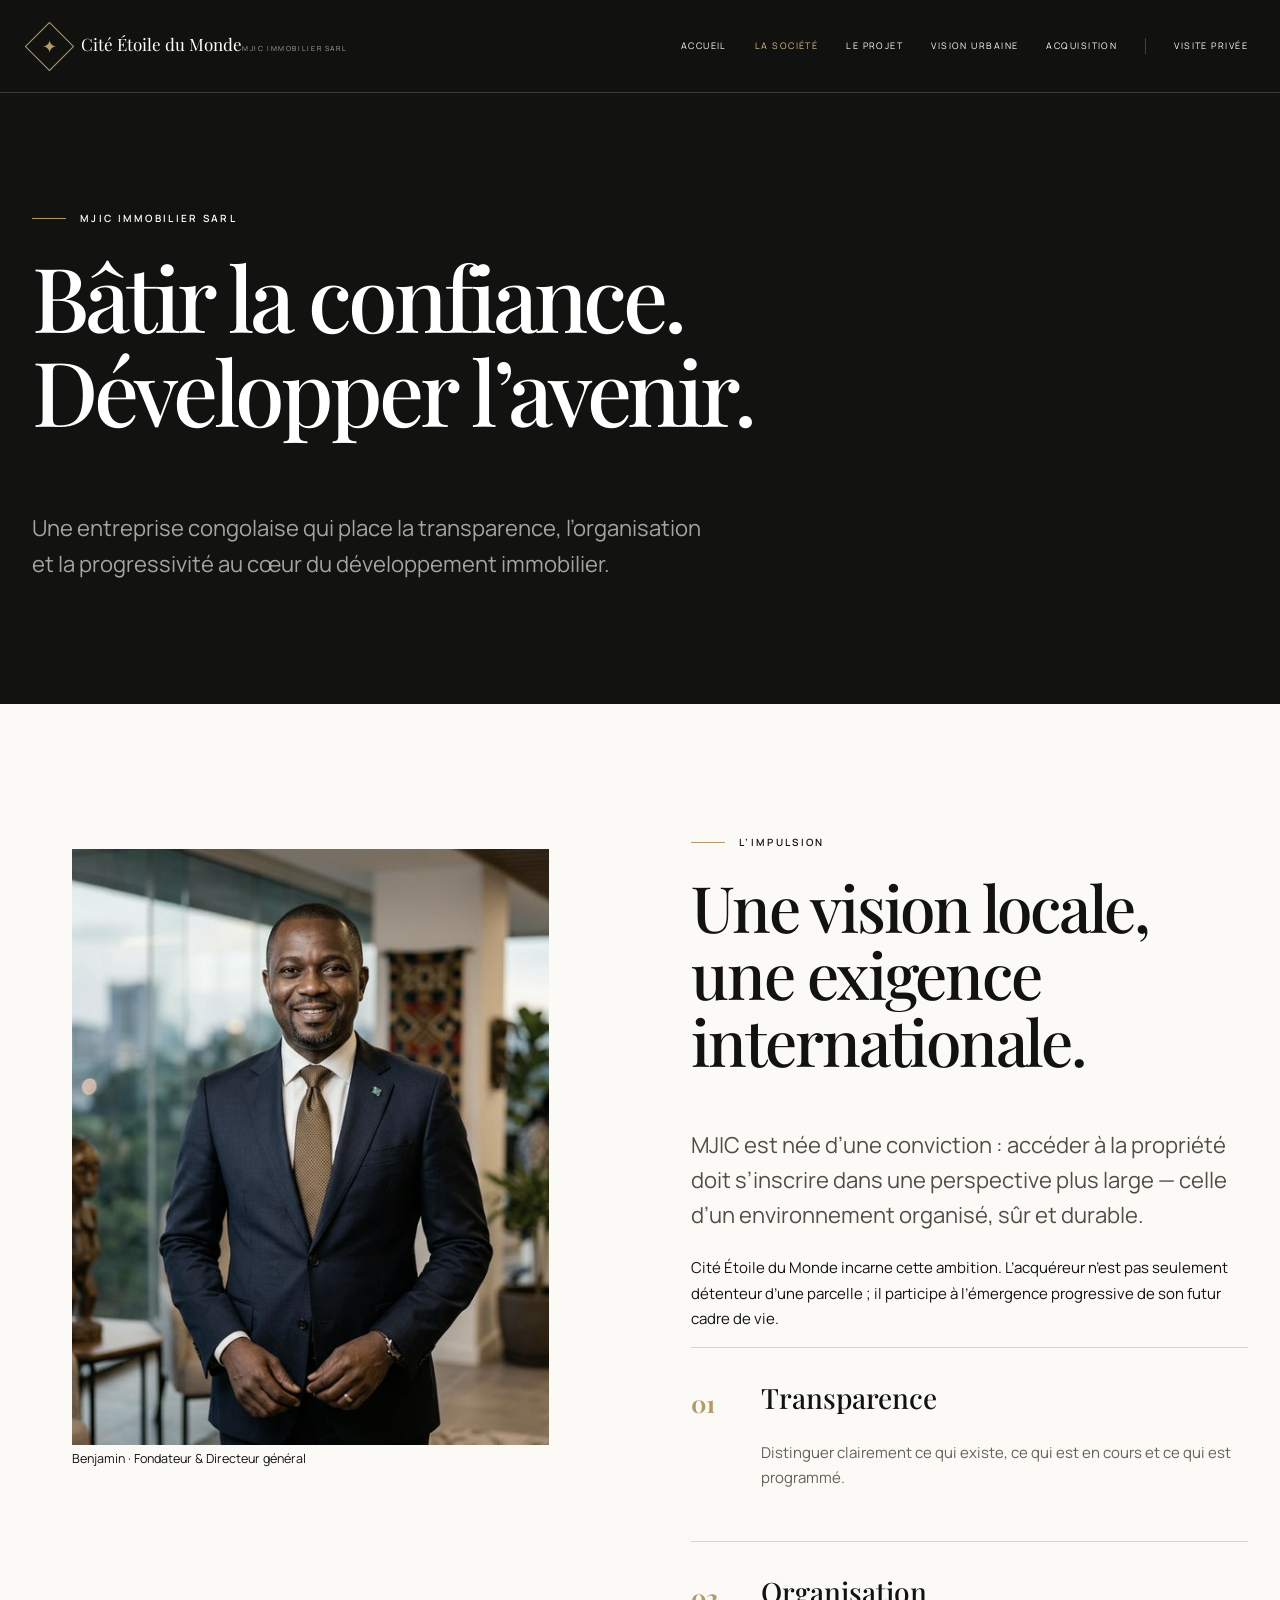
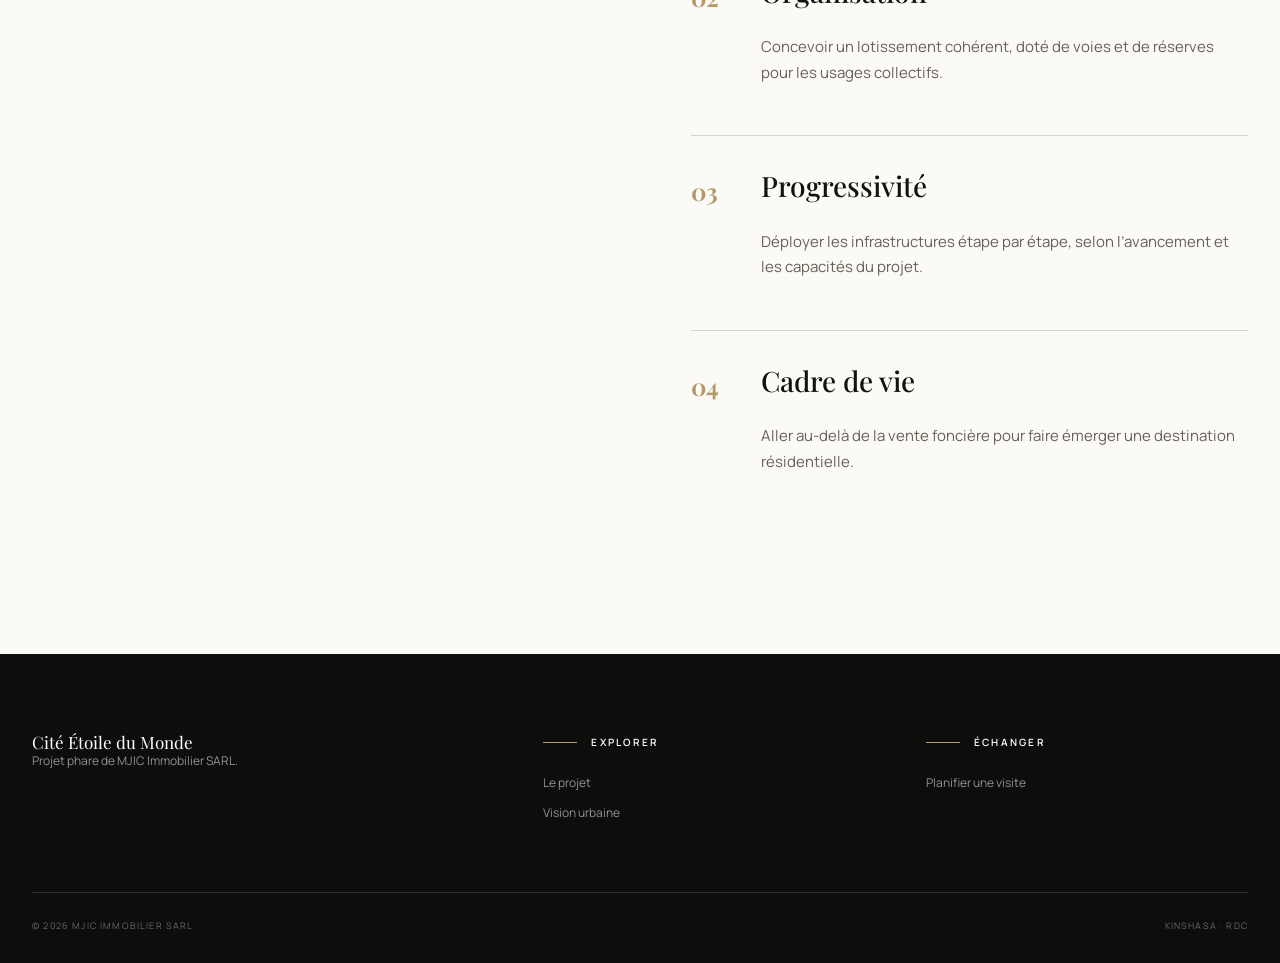
==== commit 9e657cb9: "Refont du site" ====
--- a/about.html
+++ b/about.html
@@ -1,287 +1,92 @@
-<!DOCTYPE html>
+<!doctype html>
 <html lang="fr">
+
 <head>
-  <meta charset="UTF-8" /><meta name="viewport" content="width=device-width, initial-scale=1.0" />
-  <meta name="description" content="À propos de MJIC IMMOBILIER SARL — Fondateur Benjamin, notre vision et nos valeurs pour la Cité Étoile du Monde." />
-  <title>À Propos — MJIC IMMOBILIER SARL</title>
-  <link rel="icon" href="data:image/svg+xml,<svg xmlns='http://www.w3.org/2000/svg' viewBox='0 0 100 100'><text y='.9em' font-size='90'>★</text></svg>" />
-  <link rel="preconnect" href="https://fonts.googleapis.com" /><link rel="preconnect" href="https://fonts.gstatic.com" crossorigin />
-  <link href="https://fonts.googleapis.com/css2?family=Cormorant+Garamond:ital,wght@0,300;0,400;0,500;0,600;0,700;1,400;1,600&family=DM+Sans:ital,opsz,wght@0,9..40,300;0,9..40,400;0,9..40,500;0,9..40,600;1,9..40,300&display=swap" rel="stylesheet" />
-  <link href="https://cdn.jsdelivr.net/npm/bootstrap@5.3.3/dist/css/bootstrap.min.css" rel="stylesheet" />
-  <link href="https://cdn.jsdelivr.net/npm/bootstrap-icons@1.11.3/font/bootstrap-icons.min.css" rel="stylesheet" />
-  <link rel="stylesheet" href="css/style.css" />
+    <meta charset="utf-8">
+    <meta name="viewport" content="width=device-width,initial-scale=1">
+    <meta name="description" content="Découvrez MJIC Immobilier SARL, sa mission, sa vision et son engagement.">
+    <title>La société — MJIC Immobilier SARL</title>
+    <link rel="stylesheet" href="css/style.css">
 </head>
+
 <body>
+    <header class="site-header solid">
+        <div class="wrap nav"><a class="brand" href="index.html"><span
+                    class="brand-mark"><span>✦</span></span><span><span class="brand-name">Cité Étoile du
+                        Monde</span><span class="brand-company">MJIC Immobilier SARL</span></span></a><button
+                class="menu-btn" aria-label="Menu">☰</button>
+            <nav class="nav-links"><a href="index.html">Accueil</a><a class="active" href="about.html">La société</a><a
+                    href="projet.html">Le projet</a><a href="services.html">Vision urbaine</a><a
+                    href="formules.html">Acquisition</a><a class="nav-cta" href="contact.html">Visite privée</a></nav>
+        </div>
+    </header>
+    <main>
+        <section class="page-hero">
+            <div class="wrap">
+                <p class="eyebrow">MJIC Immobilier SARL</p>
+                <h1>Bâtir la confiance.<br>Développer l’avenir.</h1>
+                <p class="lead">Une entreprise congolaise qui place la transparence, l’organisation et la progressivité
+                    au cœur du développement immobilier.</p>
+            </div>
+        </section>
+        <section class="section">
+            <div class="wrap editorial-grid">
+                <figure class="portrait reveal"><img src="assets/founder.jpg"
+                        alt="Benjamin, fondateur et directeur général de MJIC Immobilier SARL">
+                    <figcaption><small>Benjamin · Fondateur & Directeur général</small></figcaption>
+                </figure>
+                <div>
+                    <p class="eyebrow">L’impulsion</p>
+                    <h2>Une vision locale, une exigence internationale.</h2>
+                    <p class="lead">MJIC est née d’une conviction : accéder à la propriété doit s’inscrire dans une
+                        perspective plus large — celle d’un environnement organisé, sûr et durable.</p>
+                    <p>Cité Étoile du Monde incarne cette ambition. L’acquéreur n’est pas seulement détenteur d’une
+                        parcelle ; il participe à l’émergence progressive de son futur cadre de vie.</p>
+                    <div class="principle reveal"><b>01</b>
+                        <div>
+                            <h3>Transparence</h3>
+                            <p>Distinguer clairement ce qui existe, ce qui est en cours et ce qui est programmé.</p>
+                        </div>
+                    </div>
+                    <div class="principle reveal"><b>02</b>
+                        <div>
+                            <h3>Organisation</h3>
+                            <p>Concevoir un lotissement cohérent, doté de voies et de réserves pour les usages
+                                collectifs.</p>
+                        </div>
+                    </div>
+                    <div class="principle reveal"><b>03</b>
+                        <div>
+                            <h3>Progressivité</h3>
+                            <p>Déployer les infrastructures étape par étape, selon l’avancement et les capacités du
+                                projet.</p>
+                        </div>
+                    </div>
+                    <div class="principle reveal"><b>04</b>
+                        <div>
+                            <h3>Cadre de vie</h3>
+                            <p>Aller au-delà de la vente foncière pour faire émerger une destination résidentielle.</p>
+                        </div>
+                    </div>
+                </div>
+            </div>
+        </section>
+    </main>
+    <footer class="site-footer">
+        <div class="wrap">
+            <div class="footer-grid">
+                <div>
+                    <div class="brand-name">Cité Étoile du Monde</div>
+                    <p>Projet phare de MJIC Immobilier SARL.</p>
+                </div>
+                <div><span class="eyebrow">Explorer</span><a href="projet.html">Le projet</a><a
+                        href="services.html">Vision urbaine</a></div>
+                <div><span class="eyebrow">Échanger</span><a href="contact.html">Planifier une visite</a></div>
+            </div>
+            <div class="footer-bottom">© 2026 MJIC Immobilier SARL <span>Kinshasa · RDC</span></div>
+        </div>
+    </footer>
+    <script src="js/main.js"></script>
+</body>
 
-<!-- NAVBAR -->
-<nav id="mainNav" class="navbar navbar-expand-lg scrolled">
-  <div class="container">
-    <a class="navbar-brand" href="index.html">
-      <div class="brand-logo-icon">★</div>
-      <div><div class="brand-text-top">Cité Étoile du Monde</div><div class="brand-text-bottom">MJIC IMMOBILIER SARL</div></div>
-    </a>
-    <button class="navbar-toggler" type="button" data-bs-toggle="collapse" data-bs-target="#navbarNav">
-      <span class="navbar-toggler-icon"></span>
-    </button>
-    <div class="collapse navbar-collapse justify-content-end" id="navbarNav">
-      <ul class="navbar-nav align-items-lg-center gap-lg-1">
-        <li class="nav-item"><a class="nav-link" href="index.html">Accueil</a></li>
-        <li class="nav-item"><a class="nav-link active-page" href="about.html">À Propos</a></li>
-        <li class="nav-item"><a class="nav-link" href="projet.html">Le Projet</a></li>
-        <li class="nav-item"><a class="nav-link" href="formules.html">Formules</a></li>
-        <li class="nav-item ms-lg-3"><a class="btn btn-gold btn-sm" href="contact.html"><i class="bi bi-envelope me-1"></i>Contact</a></li>
-      </ul>
-    </div>
-  </div>
-</nav>
-
-<!-- PAGE HERO -->
-<section class="page-hero">
-  <div class="container" style="position:relative;z-index:1">
-    <span class="page-hero-label">Notre histoire</span>
-    <h1 class="page-hero-title">À Propos de <em>MJIC</em><br/>IMMOBILIER SARL</h1>
-    <p class="page-hero-subtitle">Une entreprise fondée sur la confiance, la transparence et la vision d'un développement immobilier responsable en RDC.</p>
-    <nav class="breadcrumb-nav">
-      <a href="index.html">Accueil</a>
-      <i class="bi bi-chevron-right" style="font-size:0.7rem"></i>
-      <span>À Propos</span>
-    </nav>
-  </div>
-</section>
-
-<!-- FONDATEUR — Image gauche / Texte droite -->
-<section class="section-pad" style="background:var(--cream);overflow:hidden">
-  <div class="container">
-    <div class="row align-items-stretch g-0">
-
-      <!-- Colonne image -->
-      <div class="col-lg-5 reveal">
-        <div class="about-media-col">
-          <img src="assets/founder.jpg" alt="Benjamin, Fondateur MJIC Immobilier" class="about-media-img" />
-          <div class="about-gold-border"></div>
-          <div class="about-years-badge">
-            <span class="num">1<sup style="font-size:1rem">er</sup></span>
-            <span class="lbl">Projet cité</span>
-          </div>
-        </div>
-      </div>
-
-      <!-- Colonne texte -->
-      <div class="col-lg-7 reveal">
-        <div style="padding:4rem 3.5rem;background:var(--white);height:100%">
-          <span class="section-label">Le Fondateur</span>
-          <h2 class="section-title">Benjamin<br/><em style="color:var(--gold)">Fondateur &amp; Directeur Général</em></h2>
-          <hr class="rule-gold" />
-
-          <p style="color:var(--text-muted);line-height:1.95;font-size:0.95rem">Animé par une vision profonde du développement résidentiel en République Démocratique du Congo, <strong style="color:var(--navy)">Benjamin</strong> a fondé <strong style="color:var(--navy)">MJIC IMMOBILIER SARL</strong> avec une conviction simple mais ambitieuse : chaque Congolais mérite d'accéder à la propriété dans un cadre de vie organisé, sécurisé et progressivement viabilisé.</p>
-
-          <p style="color:var(--text-muted);line-height:1.95;font-size:0.95rem;margin-top:1.2rem">Fort de son expérience dans le secteur immobilier congolais, il a identifié un besoin réel : proposer des projets résidentiels <strong style="color:var(--navy)">transparents</strong>, où l'acquéreur est informé en temps réel de l'état d'avancement, sans promesses non tenues.</p>
-
-          <!-- Citation -->
-          <blockquote style="border-left:2px solid var(--gold);padding:1.2rem 1.5rem;margin:2rem 0;background:var(--cream)">
-            <p style="font-family:var(--font-display);font-size:1.15rem;font-style:italic;color:var(--navy);margin:0 0 0.5rem">« L'acquéreur n'est pas simplement un acheteur de terrain. Il devient progressivement acteur de la construction de son futur cadre de vie. »</p>
-            <cite style="font-size:0.68rem;color:var(--gold);letter-spacing:0.12em;text-transform:uppercase;font-style:normal">— Benjamin, Fondateur MJIC</cite>
-          </blockquote>
-
-          <!-- Stats en ligne -->
-          <div class="row g-0 mt-3" style="border-top:1px solid var(--cream-mid);padding-top:1.5rem">
-            <div class="col-4 text-center" style="border-right:1px solid var(--cream-mid)">
-              <div style="font-family:var(--font-display);font-size:2.2rem;color:var(--gold);line-height:1">12+</div>
-              <div style="font-size:0.62rem;color:var(--text-light);text-transform:uppercase;letter-spacing:0.12em;margin-top:4px">Hectares</div>
-            </div>
-            <div class="col-4 text-center" style="border-right:1px solid var(--cream-mid)">
-              <div style="font-family:var(--font-display);font-size:2.2rem;color:var(--gold);line-height:1">300+</div>
-              <div style="font-size:0.62rem;color:var(--text-light);text-transform:uppercase;letter-spacing:0.12em;margin-top:4px">Parcelles</div>
-            </div>
-            <div class="col-4 text-center">
-              <div style="font-family:var(--font-display);font-size:2.2rem;color:var(--gold);line-height:1">5</div>
-              <div style="font-size:0.62rem;color:var(--text-light);text-transform:uppercase;letter-spacing:0.12em;margin-top:4px">Formules</div>
-            </div>
-          </div>
-        </div>
-      </div>
-
-    </div>
-  </div>
-</section>
-
-<!-- MISSION — Texte gauche / Visuel droite -->
-<section class="section-pad" style="background:var(--navy)">
-  <div class="container">
-    <div class="row align-items-center g-5">
-      <div class="col-lg-6 reveal">
-        <span class="section-label" style="color:var(--gold)">L'Entreprise</span>
-        <h2 class="section-title light">MJIC IMMOBILIER SARL<br/><em style="color:var(--gold-light)">Notre mission</em></h2>
-        <hr class="rule-gold" />
-        <p style="color:rgba(255,255,255,0.5);line-height:1.95;font-size:0.95rem">MJIC IMMOBILIER SARL est une société immobilière congolaise dont la vocation est de développer des projets résidentiels de qualité, accessibles à différentes catégories de la population.</p>
-        <div class="mt-4 d-flex flex-column gap-3">
-          <div style="display:flex;gap:16px;align-items:flex-start">
-            <i class="bi bi-check-lg" style="color:var(--gold);font-size:1.1rem;flex-shrink:0;margin-top:2px"></i>
-            <p style="color:rgba(255,255,255,0.55);margin:0;font-size:0.92rem">Rendre la propriété foncière accessible à chaque Congolais, résident ou diaspora.</p>
-          </div>
-          <div style="display:flex;gap:16px;align-items:flex-start">
-            <i class="bi bi-check-lg" style="color:var(--gold);font-size:1.1rem;flex-shrink:0;margin-top:2px"></i>
-            <p style="color:rgba(255,255,255,0.55);margin:0;font-size:0.92rem">Développer des cités résidentielles organisées, dotées d'infrastructures et services progressifs.</p>
-          </div>
-          <div style="display:flex;gap:16px;align-items:flex-start">
-            <i class="bi bi-check-lg" style="color:var(--gold);font-size:1.1rem;flex-shrink:0;margin-top:2px"></i>
-            <p style="color:rgba(255,255,255,0.55);margin:0;font-size:0.92rem">Opérer avec une transparence totale, en distinguant ce qui existe, ce qui est en cours et ce qui est programmé.</p>
-          </div>
-          <div style="display:flex;gap:16px;align-items:flex-start">
-            <i class="bi bi-check-lg" style="color:var(--gold);font-size:1.1rem;flex-shrink:0;margin-top:2px"></i>
-            <p style="color:rgba(255,255,255,0.55);margin:0;font-size:0.92rem">Accompagner chaque acquéreur de l'achat du terrain jusqu'à l'installation dans sa résidence.</p>
-          </div>
-        </div>
-      </div>
-      <div class="col-lg-6 reveal">
-        <div style="background:var(--navy-mid);border:1px solid rgba(184,146,58,0.15);padding:3rem">
-          <div style="font-size:0.62rem;color:var(--gold);letter-spacing:0.2em;text-transform:uppercase;font-weight:600;margin-bottom:2rem">Nos engagements</div>
-          <div class="d-flex flex-column gap-4">
-            <div style="display:flex;gap:16px;align-items:flex-start">
-              <div style="width:1px;background:rgba(184,146,58,0.4);min-height:100%;align-self:stretch;flex-shrink:0"></div>
-              <div>
-                <div style="font-family:var(--font-display);font-size:1.1rem;color:var(--white);margin-bottom:4px">Transparence</div>
-                <p style="color:rgba(255,255,255,0.4);font-size:0.85rem;margin:0">Présentation réelle et honnête de l'avancement du projet.</p>
-              </div>
-            </div>
-            <div style="display:flex;gap:16px;align-items:flex-start">
-              <div style="width:1px;background:rgba(184,146,58,0.4);min-height:100%;align-self:stretch;flex-shrink:0"></div>
-              <div>
-                <div style="font-family:var(--font-display);font-size:1.1rem;color:var(--white);margin-bottom:4px">Organisation</div>
-                <p style="color:rgba(255,255,255,0.4);font-size:0.85rem;margin:0">Lotissement structuré, voies, espaces collectifs et réserves pensés.</p>
-              </div>
-            </div>
-            <div style="display:flex;gap:16px;align-items:flex-start">
-              <div style="width:1px;background:rgba(184,146,58,0.4);min-height:100%;align-self:stretch;flex-shrink:0"></div>
-              <div>
-                <div style="font-family:var(--font-display);font-size:1.1rem;color:var(--white);margin-bottom:4px">Progressivité</div>
-                <p style="color:rgba(255,255,255,0.4);font-size:0.85rem;margin:0">Développement par étapes avec réalisme et vision à long terme.</p>
-              </div>
-            </div>
-            <div style="display:flex;gap:16px;align-items:flex-start">
-              <div style="width:1px;background:rgba(184,146,58,0.4);min-height:100%;align-self:stretch;flex-shrink:0"></div>
-              <div>
-                <div style="font-family:var(--font-display);font-size:1.1rem;color:var(--white);margin-bottom:4px">Sécurité</div>
-                <p style="color:rgba(255,255,255,0.4);font-size:0.85rem;margin:0">Clôture, gardiennage et contrôle d'accès — non-négociable.</p>
-              </div>
-            </div>
-          </div>
-        </div>
-      </div>
-    </div>
-  </div>
-</section>
-
-<!-- VALEURS -->
-<section class="section-pad" style="background:var(--cream)">
-  <div class="container">
-    <div class="text-center mb-5 reveal">
-      <span class="section-label">Nos Valeurs</span>
-      <h2 class="section-title">Ce qui guide<br/><em style="color:var(--gold)">chacune de nos actions</em></h2>
-      <hr class="rule-gold center" />
-    </div>
-    <div class="row g-3">
-      <div class="col-md-6 col-lg-3 reveal">
-        <div class="value-card">
-          <div class="value-icon"><i class="bi bi-eye"></i></div>
-          <h4>Transparence</h4>
-          <p>Nous présentons l'état réel d'avancement du projet à chaque étape. Aucune promesse non tenue, aucune ambiguïté sur ce qui est fait et ce qui est à venir.</p>
-        </div>
-      </div>
-      <div class="col-md-6 col-lg-3 reveal">
-        <div class="value-card">
-          <div class="value-icon"><i class="bi bi-layout-text-window"></i></div>
-          <h4>Organisation</h4>
-          <p>Un lotissement structuré avec des voies, des réserves et des espaces collectifs pensés pour créer un vrai cadre de vie, pas seulement vendre des terrains.</p>
-        </div>
-      </div>
-      <div class="col-md-6 col-lg-3 reveal">
-        <div class="value-card">
-          <div class="value-icon"><i class="bi bi-arrow-up-right-circle"></i></div>
-          <h4>Progressivité</h4>
-          <p>Nous développons les infrastructures et les services étape par étape avec réalisme. Pas de promesses démesurées : un développement maîtrisé et durable.</p>
-        </div>
-      </div>
-      <div class="col-md-6 col-lg-3 reveal">
-        <div class="value-card">
-          <div class="value-icon"><i class="bi bi-shield-check"></i></div>
-          <h4>Sécurité</h4>
-          <p>La sécurisation du site et la protection des résidents sont au cœur de notre approche. Clôture, gardiennage et contrôle d'accès : la sécurité est non-négociable.</p>
-        </div>
-      </div>
-    </div>
-  </div>
-</section>
-
-<!-- CTA -->
-<section style="background:var(--navy);padding:90px 0">
-  <div class="container reveal">
-    <div class="row align-items-center">
-      <div class="col-lg-7">
-        <span class="section-label" style="color:var(--gold)">Rejoignez-nous</span>
-        <h2 style="font-family:var(--font-display);color:var(--white);font-size:clamp(1.8rem,3.5vw,2.8rem);font-weight:400;margin-bottom:1rem">Prêt à rejoindre la Cité<br/><em style="color:var(--gold-light)">Étoile du Monde ?</em></h2>
-        <p style="color:rgba(255,255,255,0.45);font-size:0.95rem;max-width:480px;line-height:1.85">Découvrez nos formules ou contactez directement notre équipe pour toute question.</p>
-      </div>
-      <div class="col-lg-5 d-flex flex-wrap gap-3 justify-content-lg-end mt-4 mt-lg-0">
-        <a href="formules.html" class="btn btn-gold"><i class="bi bi-grid me-2"></i>Voir les formules</a>
-        <a href="contact.html" class="btn btn-outline-white"><i class="bi bi-chat-dots me-2"></i>Nous contacter</a>
-      </div>
-    </div>
-  </div>
-</section>
-
-<!-- FOOTER -->
-<footer class="site-footer">
-  <div class="container">
-    <div class="row g-4">
-      <div class="col-lg-4">
-        <div class="d-flex align-items-center gap-3 mb-4">
-          <div class="brand-logo-icon">★</div>
-          <div>
-            <div class="footer-brand-name">Cité Étoile du Monde</div>
-            <div class="footer-brand-sub">MJIC IMMOBILIER SARL</div>
-          </div>
-        </div>
-        <p class="footer-tagline">"Votre parcelle. Votre maison.<br/>Votre cité. Votre avenir."</p>
-        <p style="font-size:0.78rem;color:rgba(255,255,255,0.28);margin-top:1rem;line-height:1.7">Projet résidentiel à Mbenkana, Mont-Ngafula, Kinshasa — RDC.</p>
-      </div>
-      <div class="col-6 col-lg-2 offset-lg-1">
-        <h6 class="footer-heading">Navigation</h6>
-        <ul class="footer-links">
-          <li><a href="index.html">Accueil</a></li>
-          <li><a href="about.html">À Propos</a></li>
-          <li><a href="projet.html">Le Projet</a></li>
-          <li><a href="formules.html">Formules</a></li>
-          <li><a href="contact.html">Contact</a></li>
-        </ul>
-      </div>
-      <div class="col-6 col-lg-2">
-        <h6 class="footer-heading">Contact</h6>
-        <div class="footer-contact-item"><i class="bi bi-telephone"></i><span>+243 XXX XXX XXX</span></div>
-        <div class="footer-contact-item"><i class="bi bi-whatsapp"></i><span>WhatsApp disponible</span></div>
-        <div class="footer-contact-item"><i class="bi bi-envelope"></i><span>contact@mjic-immobilier.cd</span></div>
-        <div class="footer-contact-item"><i class="bi bi-geo-alt"></i><span>Kinshasa, RDC</span></div>
-      </div>
-      <div class="col-lg-3">
-        <h6 class="footer-heading">Légal</h6>
-        <p style="font-size:0.78rem;color:rgba(255,255,255,0.28);line-height:1.8">Prix promotionnels susceptibles de révision. Ventes encadrées par contrats.</p>
-        <a href="#" style="font-size:0.75rem;color:rgba(255,255,255,0.35)">Mentions légales</a>
-      </div>
-    </div>
-    <hr class="footer-divider" />
-    <div class="d-flex flex-column flex-md-row justify-content-between align-items-center gap-2 footer-copy">
-      <span>© 2026 MJIC IMMOBILIER SARL — Tous droits réservés.</span>
-      <span>Cité Étoile du Monde · Kinshasa, RDC</span>
-    </div>
-  </div>
-</footer>
-
-<a id="whatsapp-btn" href="https://wa.me/243XXXXXXXXX" target="_blank" rel="noopener" title="WhatsApp">
-  <span class="whatsapp-pulse"></span>
-  <svg viewBox="0 0 24 24" xmlns="http://www.w3.org/2000/svg"><path d="M17.472 14.382c-.297-.149-1.758-.867-2.03-.967-.273-.099-.471-.148-.67.15-.197.297-.767.966-.94 1.164-.173.199-.347.223-.644.075-.297-.15-1.255-.463-2.39-1.475-.883-.788-1.48-1.761-1.653-2.059-.173-.297-.018-.458.13-.606.134-.133.298-.347.446-.52.149-.174.198-.298.298-.497.099-.198.05-.371-.025-.52-.075-.149-.669-1.612-.916-2.207-.242-.579-.487-.5-.669-.51-.173-.008-.371-.01-.57-.01-.198 0-.52.074-.792.372-.272.297-1.04 1.016-1.04 2.479 0 1.462 1.065 2.875 1.213 3.074.149.198 2.096 3.2 5.077 4.487.709.306 1.262.489 1.694.625.712.227 1.36.195 1.871.118.571-.085 1.758-.719 2.006-1.413.248-.694.248-1.289.173-1.413-.074-.124-.272-.198-.57-.347m-5.421 7.403h-.004a9.87 9.87 0 01-5.031-1.378l-.361-.214-3.741.982.998-3.648-.235-.374a9.86 9.86 0 01-1.51-5.26c.001-5.45 4.436-9.884 9.888-9.884 2.64 0 5.122 1.03 6.988 2.898a9.825 9.825 0 012.893 6.994c-.003 5.45-4.437 9.884-9.885 9.884m8.413-18.297A11.815 11.815 0 0012.05 0C5.495 0 .16 5.335.157 11.892c0 2.096.547 4.142 1.588 5.945L.057 24l6.305-1.654a11.882 11.882 0 005.683 1.448h.005c6.554 0 11.89-5.335 11.893-11.893a11.821 11.821 0 00-3.48-8.413Z"/></svg>
-</a>
-<button id="scrollTop" onclick="scrollToTop()" title="Retour en haut" style="display:none;align-items:center;justify-content:center"><i class="bi bi-arrow-up"></i></button>
-<script src="https://cdn.jsdelivr.net/npm/bootstrap@5.3.3/dist/js/bootstrap.bundle.min.js"></script>
-<script src="js/main.js"></script>
-</body>
-</html>
+</html>
--- a/css/style.css
+++ b/css/style.css
@@ -1,1525 +1,11 @@
-/* =========================================================
-   CITÉ ÉTOILE DU MONDE — Design Luxueux & Humain
-   MJIC IMMOBILIER SARL — Kinshasa, RDC
-   Inspiré : Barnes Immobilier, Knight Frank, Sotheby's
-   ========================================================= */
-
-@import url('https://fonts.googleapis.com/css2?family=Cormorant+Garamond:ital,wght@0,300;0,400;0,500;0,600;0,700;1,400;1,600&family=DM+Sans:ital,opsz,wght@0,9..40,300;0,9..40,400;0,9..40,500;0,9..40,600;1,9..40,300&display=swap');
-
-/* ─── Variables raffinées ─── */
-:root {
-  /* Palette dorée chaude */
-  --gold:        #B8923A;
-  --gold-light:  #D4AA60;
-  --gold-pale:   #F0E4CA;
-  --gold-dark:   #8B6A20;
-
-  /* Marine profond */
-  --navy:        #0D1B2A;
-  --navy-mid:    #142233;
-  --navy-light:  #1C3148;
-
-  /* Neutres chauds */
-  --cream:       #FAF8F4;
-  --cream-mid:   #F2EDE4;
-  --sand:        #E8DFC8;
-  --stone:       #C5BBAB;
-  --text-dark:   #1A1208;
-  --text-muted:  #6B6257;
-  --text-light:  #9C9287;
-  --white:       #FFFFFF;
-
-  /* Typography */
-  --font-display: 'Cormorant Garamond', Georgia, serif;
-  --font-body:    'DM Sans', system-ui, sans-serif;
-
-  /* Geometry */
-  --radius-sm:   6px;
-  --radius:      12px;
-  --radius-lg:   20px;
-  --radius-xl:   32px;
-
-  /* Shadows */
-  --shadow-sm:   0 2px 12px rgba(13,27,42,0.08);
-  --shadow:      0 8px 32px rgba(13,27,42,0.12);
-  --shadow-lg:   0 20px 60px rgba(13,27,42,0.18);
-  --shadow-gold: 0 8px 40px rgba(184,146,58,0.25);
-
-  /* Transitions */
-  --ease:        cubic-bezier(0.25, 0.46, 0.45, 0.94);
-  --transition:  0.4s var(--ease);
-}
-
-/* ─── Reset & Base ─── */
-*, *::before, *::after { box-sizing: border-box; margin: 0; padding: 0; }
-html { scroll-behavior: smooth; font-size: 16px; }
-
-body {
-  font-family: var(--font-body);
-  color: var(--text-dark);
-  background: var(--white);
-  overflow-x: hidden;
-  line-height: 1.75;
-  -webkit-font-smoothing: antialiased;
-}
-
-h1, h2, h3, h4, h5, h6 {
-  font-family: var(--font-display);
-  line-height: 1.2;
-  font-weight: 500;
-}
-a { text-decoration: none; transition: var(--transition); color: inherit; }
-img { max-width: 100%; display: block; }
-p { line-height: 1.8; }
-
-/* ─── Utilitaires ─── */
-.text-gold    { color: var(--gold) !important; }
-.text-cream   { color: var(--cream) !important; }
-.section-pad  { padding: 110px 0; }
-.section-pad-sm { padding: 72px 0; }
-
-/* ─── Étiquettes de section ─── */
-.section-eyebrow {
-  display: inline-flex;
-  align-items: center;
-  gap: 10px;
-  font-family: var(--font-body);
-  font-size: 0.7rem;
-  font-weight: 600;
-  letter-spacing: 0.22em;
-  text-transform: uppercase;
-  color: var(--gold);
-  margin-bottom: 1.2rem;
-}
-
-.section-eyebrow::before {
-  content: '';
-  display: inline-block;
-  width: 28px;
-  height: 1px;
-  background: var(--gold);
-  flex-shrink: 0;
-}
-
-.section-label {
-  display: inline-flex;
-  align-items: center;
-  gap: 10px;
-  font-family: var(--font-body);
-  font-size: 0.7rem;
-  font-weight: 600;
-  letter-spacing: 0.22em;
-  text-transform: uppercase;
-  color: var(--gold);
-  margin-bottom: 1.2rem;
-}
-.section-label::before {
-  content: '';
-  display: inline-block;
-  width: 28px;
-  height: 1px;
-  background: var(--gold);
-  flex-shrink: 0;
-}
-
-/* ─── Titres de section ─── */
-.section-title {
-  font-size: clamp(2rem, 4vw, 3.2rem);
-  font-weight: 500;
-  color: var(--navy);
-  margin-bottom: 1.2rem;
-  letter-spacing: -0.01em;
-}
-
-.section-title.light { color: var(--white); }
-.section-title.cream { color: var(--cream); }
-
-.section-subtitle {
-  font-size: 1rem;
-  color: var(--text-muted);
-  max-width: 560px;
-  line-height: 1.85;
-}
-
-/* ─── Séparateurs ─── */
-.rule-gold {
-  display: block;
-  width: 48px;
-  height: 1px;
-  background: linear-gradient(90deg, var(--gold), transparent);
-  margin: 1.5rem 0 2.5rem;
-}
-.rule-gold.center {
-  margin-left: auto;
-  margin-right: auto;
-  background: var(--gold);
-}
-
-/* ─── Boutons ─── */
-.btn-gold {
-  display: inline-flex;
-  align-items: center;
-  gap: 8px;
-  background: var(--gold);
-  color: var(--white);
-  font-family: var(--font-body);
-  font-weight: 500;
-  font-size: 0.82rem;
-  letter-spacing: 0.1em;
-  text-transform: uppercase;
-  padding: 15px 36px;
-  border: 1px solid var(--gold);
-  border-radius: 0;
-  cursor: pointer;
-  transition: var(--transition);
-}
-
-.btn-gold:hover {
-  background: var(--gold-dark);
-  border-color: var(--gold-dark);
-  color: var(--white);
-  transform: none;
-  box-shadow: var(--shadow-gold);
-}
-
-.btn-outline-gold {
-  display: inline-flex;
-  align-items: center;
-  gap: 8px;
-  background: transparent;
-  color: var(--gold);
-  font-family: var(--font-body);
-  font-weight: 500;
-  font-size: 0.82rem;
-  letter-spacing: 0.1em;
-  text-transform: uppercase;
-  padding: 14px 36px;
-  border: 1px solid var(--gold);
-  border-radius: 0;
-  cursor: pointer;
-  transition: var(--transition);
-}
-
-.btn-outline-gold:hover {
-  background: var(--gold);
-  color: var(--white);
-}
-
-.btn-outline-white {
-  display: inline-flex;
-  align-items: center;
-  gap: 8px;
-  background: transparent;
-  color: var(--white);
-  font-family: var(--font-body);
-  font-weight: 500;
-  font-size: 0.82rem;
-  letter-spacing: 0.1em;
-  text-transform: uppercase;
-  padding: 14px 36px;
-  border: 1px solid rgba(255,255,255,0.5);
-  border-radius: 0;
-  cursor: pointer;
-  transition: var(--transition);
-}
-
-.btn-outline-white:hover {
-  border-color: var(--white);
-  background: rgba(255,255,255,0.08);
-  color: var(--white);
-}
-
-/* ════════════════════════════════════════
-   NAVBAR
-════════════════════════════════════════ */
-#mainNav {
-  position: fixed;
-  top: 0;
-  width: 100%;
-  z-index: 1000;
-  padding: 24px 0;
-  transition: background 0.5s ease, padding 0.4s ease, box-shadow 0.4s ease;
-  background: transparent;
-}
-
-#mainNav.scrolled {
-  background: rgba(13, 27, 42, 0.96);
-  backdrop-filter: blur(20px);
-  -webkit-backdrop-filter: blur(20px);
-  padding: 14px 0;
-  box-shadow: 0 1px 0 rgba(184,146,58,0.2);
-}
-
-.navbar-brand {
-  display: flex;
-  align-items: center;
-  gap: 14px;
-}
-
-.brand-logo-icon {
-  width: 40px;
-  height: 40px;
-  border: 1px solid var(--gold);
-  display: flex;
-  align-items: center;
-  justify-content: center;
-  color: var(--gold);
-  font-size: 1.1rem;
-  flex-shrink: 0;
-  font-family: var(--font-display);
-}
-
-.brand-text-top {
-  font-family: var(--font-display);
-  font-size: 1.05rem;
-  font-weight: 500;
-  color: var(--white);
-  line-height: 1.1;
-  letter-spacing: 0.01em;
-}
-
-.brand-text-bottom {
-  font-family: var(--font-body);
-  font-size: 0.6rem;
-  font-weight: 500;
-  color: var(--gold);
-  letter-spacing: 0.18em;
-  text-transform: uppercase;
-}
-
-.navbar-nav .nav-link {
-  color: rgba(255,255,255,0.8) !important;
-  font-family: var(--font-body);
-  font-size: 0.78rem;
-  font-weight: 400;
-  letter-spacing: 0.14em;
-  text-transform: uppercase;
-  padding: 8px 18px !important;
-  transition: color 0.3s ease;
-  position: relative;
-}
-
-.navbar-nav .nav-link::after {
-  content: '';
-  position: absolute;
-  bottom: 2px;
-  left: 18px;
-  right: 18px;
-  height: 1px;
-  background: var(--gold);
-  transform: scaleX(0);
-  transform-origin: left;
-  transition: transform 0.35s var(--ease);
-}
-
-.navbar-nav .nav-link:hover { color: var(--white) !important; }
-.navbar-nav .nav-link:hover::after,
-.navbar-nav .nav-link.active-page::after { transform: scaleX(1); }
-.navbar-nav .nav-link.active-page { color: var(--gold-light) !important; }
-
-.navbar-toggler {
-  border: 1px solid var(--gold);
-  padding: 6px 10px;
-  border-radius: 0;
-}
-
-.navbar-toggler-icon {
-  background-image: url("data:image/svg+xml,%3csvg xmlns='http://www.w3.org/2000/svg' viewBox='0 0 30 30'%3e%3cpath stroke='rgba%28184,146,58,1%29' stroke-linecap='round' stroke-miterlimit='10' stroke-width='1.5' d='M4 7h22M4 15h22M4 23h22'/%3e%3c/svg%3e");
-}
-
-/* ════════════════════════════════════════
-   HERO
-════════════════════════════════════════ */
-#hero {
-  position: relative;
-  min-height: 100vh;
-  display: flex;
-  align-items: flex-end;
-  overflow: hidden;
-  background: var(--navy);
-}
-
-.hero-bg {
-  position: absolute;
-  inset: 0;
-  background-image: url('../assets/hero-cite.jpg');
-  background-size: cover;
-  background-position: center 30%;
-  z-index: 0;
-}
-
-/* Overlay gradient sombre sur la photo */
-.hero-bg::before {
-  content: '';
-  position: absolute;
-  inset: 0;
-  background:
-    linear-gradient(to right, rgba(13,27,42,0.88) 0%, rgba(13,27,42,0.5) 65%, rgba(13,27,42,0.2) 100%),
-    linear-gradient(to top, rgba(13,27,42,0.9) 0%, transparent 50%);
-}
-
-.hero-content-wrap {
-  position: relative;
-  z-index: 2;
-  width: 100%;
-  padding: 140px 0 90px;
-}
-
-.hero-location {
-  display: inline-flex;
-  align-items: center;
-  gap: 10px;
-  font-family: var(--font-body);
-  font-size: 0.68rem;
-  font-weight: 500;
-  letter-spacing: 0.25em;
-  text-transform: uppercase;
-  color: var(--gold);
-  margin-bottom: 2rem;
-  opacity: 0;
-  animation: fadeSlideUp 1s var(--ease) 0.2s both;
-}
-
-.hero-location-dot {
-  width: 5px;
-  height: 5px;
-  border-radius: 50%;
-  background: var(--gold);
-  animation: blink 2.5s infinite;
-}
-
-.hero-title {
-  font-family: var(--font-display);
-  font-size: clamp(3rem, 8vw, 7rem);
-  font-weight: 400;
-  color: var(--white);
-  line-height: 1.0;
-  letter-spacing: -0.02em;
-  margin-bottom: 0.2em;
-  opacity: 0;
-  animation: fadeSlideUp 1s var(--ease) 0.35s both;
-}
-
-.hero-title em {
-  font-style: italic;
-  color: var(--gold-light);
-  font-weight: 300;
-}
-
-.hero-subtitle-wrap {
-  display: flex;
-  align-items: flex-start;
-  gap: 24px;
-  margin: 2.5rem 0;
-  opacity: 0;
-  animation: fadeSlideUp 1s var(--ease) 0.5s both;
-}
-
-.hero-line {
-  width: 1px;
-  height: 60px;
-  background: var(--gold);
-  flex-shrink: 0;
-  margin-top: 4px;
-}
-
-.hero-subtitle {
-  font-size: 1rem;
-  color: rgba(255,255,255,0.65);
-  max-width: 440px;
-  line-height: 1.8;
-  font-weight: 300;
-}
-
-.hero-actions {
-  display: flex;
-  flex-wrap: wrap;
-  gap: 16px;
-  margin-top: 3rem;
-  opacity: 0;
-  animation: fadeSlideUp 1s var(--ease) 0.65s both;
-}
-
-/* Stats flottants hero */
-.hero-stats-strip {
-  position: relative;
-  z-index: 2;
-  background: rgba(13,27,42,0.7);
-  backdrop-filter: blur(20px);
-  border-top: 1px solid rgba(184,146,58,0.2);
-  padding: 30px 0;
-  opacity: 0;
-  animation: fadeIn 1s ease 1s both;
-}
-
-.hero-stat {
-  text-align: center;
-  padding: 0 24px;
-  position: relative;
-}
-
-.hero-stat + .hero-stat::before {
-  content: '';
-  position: absolute;
-  left: 0;
-  top: 50%;
-  transform: translateY(-50%);
-  height: 40px;
-  width: 1px;
-  background: rgba(184,146,58,0.2);
-}
-
-.hero-stat-number {
-  font-family: var(--font-display);
-  font-size: 2.2rem;
-  font-weight: 500;
-  color: var(--gold-light);
-  display: block;
-  line-height: 1;
-  margin-bottom: 4px;
-}
-
-.hero-stat-label {
-  font-size: 0.68rem;
-  font-weight: 500;
-  letter-spacing: 0.15em;
-  text-transform: uppercase;
-  color: rgba(255,255,255,0.45);
-}
-
-/* ════════════════════════════════════════
-   STATS BAND (section chiffres)
-════════════════════════════════════════ */
-#stats-band {
-  background: var(--navy);
-  border-top: 1px solid rgba(184,146,58,0.15);
-  border-bottom: 1px solid rgba(184,146,58,0.15);
-  padding: 56px 0;
-}
-
-.stat-item {
-  text-align: center;
-  padding: 20px;
-  position: relative;
-}
-
-.stat-item:not(:last-child)::after {
-  content: '';
-  position: absolute;
-  right: 0;
-  top: 20%;
-  height: 60%;
-  width: 1px;
-  background: rgba(184,146,58,0.2);
-}
-
-.stat-number {
-  font-family: var(--font-display);
-  font-size: 2.8rem;
-  font-weight: 500;
-  color: var(--gold-light);
-  display: block;
-  line-height: 1;
-  margin-bottom: 0.4rem;
-}
-
-.stat-label {
-  font-size: 0.7rem;
-  font-weight: 500;
-  color: rgba(255,255,255,0.45);
-  letter-spacing: 0.14em;
-  text-transform: uppercase;
-}
-
-/* ════════════════════════════════════════
-   SECTION PROJET (cards)
-════════════════════════════════════════ */
-.projet-card {
-  background: var(--white);
-  border-radius: 0;
-  padding: 2.5rem 2rem;
-  border: 1px solid var(--cream-mid);
-  border-bottom: 3px solid transparent;
-  transition: border-color 0.4s ease, box-shadow 0.4s ease, transform 0.4s ease;
-  height: 100%;
-}
-
-.projet-card:hover {
-  border-bottom-color: var(--gold);
-  box-shadow: var(--shadow);
-  transform: translateY(-4px);
-}
-
-.projet-card .card-icon {
-  width: 52px;
-  height: 52px;
-  display: flex;
-  align-items: center;
-  justify-content: center;
-  font-size: 1.3rem;
-  margin-bottom: 1.5rem;
-  border: 1px solid var(--sand);
-  background: var(--cream);
-  color: var(--gold);
-}
-
-.projet-card h4 {
-  font-family: var(--font-display);
-  font-size: 1.25rem;
-  font-weight: 500;
-  color: var(--navy);
-  margin-bottom: 0.75rem;
-}
-
-.projet-card p {
-  font-size: 0.91rem;
-  color: var(--text-muted);
-  line-height: 1.85;
-}
-
-/* Phase badge */
-.phase-badge {
-  display: inline-flex;
-  align-items: center;
-  gap: 6px;
-  padding: 4px 14px;
-  font-size: 0.7rem;
-  font-weight: 600;
-  letter-spacing: 0.08em;
-  text-transform: uppercase;
-}
-
-.phase-badge.active {
-  background: rgba(34, 139, 86, 0.1);
-  color: #228B56;
-  border: 1px solid rgba(34,139,86,0.25);
-}
-
-.phase-badge.upcoming {
-  background: rgba(184,146,58,0.1);
-  color: var(--gold-dark);
-  border: 1px solid rgba(184,146,58,0.25);
-}
-
-.phase-badge .dot {
-  width: 5px;
-  height: 5px;
-  border-radius: 50%;
-  background: currentColor;
-  animation: blink 2s infinite;
-}
-
-/* ════════════════════════════════════════
-   INFRASTRUCTURES & TIMELINE LUXE
-════════════════════════════════════════ */
-
-/* Infrastructures */
-.infra-card {
-  background: var(--white);
-  border: 1px solid var(--cream-mid);
-  border-top: 3px solid var(--gold);
-  padding: 1.8rem 1.5rem;
-  transition: var(--transition);
-  height: 100%;
-  display: flex;
-  flex-direction: column;
-  gap: 1rem;
-}
-
-.infra-card:hover {
-  transform: translateY(-5px);
-  box-shadow: 0 16px 40px rgba(13,27,42,0.08);
-  border-color: var(--gold);
-}
-
-.infra-icon-wrapper {
-  width: 48px;
-  height: 48px;
-  background: rgba(184,146,58,0.08);
-  border: 1px solid rgba(184,146,58,0.2);
-  color: var(--gold-dark);
-  display: flex;
-  align-items: center;
-  justify-content: center;
-  font-size: 1.25rem;
-  flex-shrink: 0;
-  transition: var(--transition);
-}
-
-.infra-card:hover .infra-icon-wrapper {
-  background: var(--gold);
-  color: var(--navy);
-}
-
-.infra-card h5 {
-  font-family: var(--font-display);
-  font-size: 1.25rem;
-  color: var(--navy);
-  margin-bottom: 0.4rem;
-}
-
-.infra-card p {
-  font-size: 0.88rem;
-  color: var(--text-muted);
-  line-height: 1.6;
-  margin: 0;
-}
-
-/* Timeline Avancement */
-.timeline-luxury {
-  position: relative;
-  padding-left: 2rem;
-}
-
-.timeline-luxury::before {
-  content: '';
-  position: absolute;
-  left: 17px;
-  top: 10px;
-  bottom: 10px;
-  width: 2px;
-  background: linear-gradient(180deg, var(--gold) 0%, rgba(184,146,58,0.15) 100%);
-}
-
-.timeline-luxury-item {
-  position: relative;
-  padding-bottom: 2.2rem;
-  padding-left: 1.5rem;
-}
-
-.timeline-luxury-item:last-child {
-  padding-bottom: 0;
-}
-
-.timeline-luxury-icon {
-  position: absolute;
-  left: -2rem;
-  top: 0;
-  width: 36px;
-  height: 36px;
-  border-radius: 50%;
-  display: flex;
-  align-items: center;
-  justify-content: center;
-  font-size: 0.85rem;
-  font-weight: 700;
-  z-index: 2;
-  transition: var(--transition);
-}
-
-.timeline-luxury-icon.done {
-  background: var(--gold);
-  color: var(--navy);
-  box-shadow: 0 0 12px rgba(184,146,58,0.4);
-}
-
-.timeline-luxury-icon.active {
-  background: var(--navy);
-  border: 2px solid var(--gold);
-  color: var(--gold);
-  box-shadow: 0 0 12px rgba(184,146,58,0.3);
-}
-
-.timeline-luxury-icon.pending {
-  background: var(--cream);
-  border: 1px solid var(--cream-mid);
-  color: var(--text-light);
-}
-
-.timeline-luxury-content {
-  background: var(--white);
-  border: 1px solid var(--cream-mid);
-  padding: 1.4rem 1.6rem;
-  transition: var(--transition);
-}
-
-.timeline-luxury-content:hover {
-  border-color: rgba(184,146,58,0.3);
-  box-shadow: 0 8px 24px rgba(13,27,42,0.06);
-}
-
-.timeline-luxury-title {
-  font-family: var(--font-display);
-  font-size: 1.15rem;
-  color: var(--navy);
-  margin-bottom: 0.3rem;
-  display: flex;
-  align-items: center;
-  justify-content: space-between;
-  flex-wrap: wrap;
-  gap: 8px;
-}
-
-.timeline-luxury-desc {
-  font-size: 0.88rem;
-  color: var(--text-muted);
-  margin: 0;
-  line-height: 1.6;
-}
-
-/* Badges Célestes */
-.celestial-badge {
-  display: inline-flex;
-  align-items: center;
-  gap: 8px;
-  background: rgba(184,146,58,0.1);
-  border: 1px solid rgba(184,146,58,0.25);
-  color: var(--gold-light);
-  padding: 6px 16px;
-  font-size: 0.85rem;
-  font-weight: 500;
-  transition: var(--transition);
-}
-
-.celestial-badge:hover {
-  background: rgba(184,146,58,0.2);
-  border-color: var(--gold);
-  color: var(--white);
-}
-
-/* ════════════════════════════════════════
-   PRICING CARDS PREMIUM & FORMULES
-════════════════════════════════════════ */
-.pricing-hero-card,
-.formule-card {
-  background: #112233 !important;
-  border: 1px solid rgba(184, 146, 58, 0.3) !important;
-  border-top: 3px solid rgba(184, 146, 58, 0.4) !important;
-  border-radius: var(--radius-sm);
-  padding: 2.5rem 1.8rem;
-  position: relative;
-  transition: var(--transition);
-  height: 100%;
-  display: flex;
-  flex-direction: column;
-  box-shadow: 0 10px 30px rgba(0, 0, 0, 0.3);
-}
-
-.pricing-hero-card:hover,
-.formule-card:hover {
-  border-color: var(--gold) !important;
-  border-top-color: #F0C465 !important;
-  transform: translateY(-6px);
-  box-shadow: 0 20px 45px rgba(0, 0, 0, 0.45), 0 0 20px rgba(184, 146, 58, 0.2);
-}
-
-.pricing-hero-card.featured,
-.formule-card.featured {
-  background: linear-gradient(175deg, #182E44 0%, #0F1E2E 100%) !important;
-  border: 2px solid var(--gold) !important;
-  border-top: 3px solid #F0C465 !important;
-  box-shadow: 0 14px 40px rgba(184, 146, 58, 0.25);
-}
-
-.pricing-hero-card.featured:hover,
-.formule-card.featured:hover {
-  box-shadow: 0 22px 55px rgba(184, 146, 58, 0.4);
-}
-
-.pricing-badge,
-.badge-promo {
-  position: absolute;
-  top: 0;
-  right: 0;
-  background: var(--gold);
-  color: var(--navy);
-  font-size: 0.65rem;
-  font-weight: 700;
-  padding: 6px 14px;
-  letter-spacing: 0.14em;
-  text-transform: uppercase;
-}
-
-.formule-num {
-  font-family: var(--font-body);
-  font-size: 0.72rem;
-  color: var(--gold) !important;
-  letter-spacing: 0.2em;
-  text-transform: uppercase;
-  font-weight: 700;
-  margin-bottom: 0.5rem;
-}
-
-.formule-name {
-  font-family: var(--font-display);
-  font-size: 1.5rem;
-  font-weight: 600;
-  color: #FFFFFF !important;
-  letter-spacing: 0.02em;
-  margin-bottom: 1rem;
-  line-height: 1.25;
-}
-
-.formule-price {
-  font-family: var(--font-display);
-  font-size: 2.6rem;
-  font-weight: 600;
-  color: #F0C465 !important;
-  line-height: 1;
-  margin-bottom: 0.4rem;
-}
-
-.formule-price small {
-  font-size: 0.95rem;
-  font-family: var(--font-body);
-  font-weight: 400;
-  color: rgba(255, 255, 255, 0.8) !important;
-}
-
-.formule-monthly {
-  font-size: 0.9rem;
-  color: rgba(255, 255, 255, 0.85) !important;
-  margin-bottom: 1.5rem;
-  line-height: 1.6;
-}
-
-.formule-monthly strong {
-  color: #FFFFFF !important;
-  font-weight: 600;
-}
-
-.pricing-features {
-  list-style: none;
-  padding: 0;
-  margin: 1.2rem 0 2rem;
-  flex: 1;
-}
-
-.pricing-features li {
-  display: flex;
-  align-items: flex-start;
-  gap: 12px;
-  padding: 0.6rem 0;
-  font-size: 0.92rem;
-  color: #E2E8F0 !important;
-  line-height: 1.5;
-  border-bottom: 1px solid rgba(255, 255, 255, 0.08);
-}
-
-.pricing-features li::before {
-  content: '';
-  display: inline-block;
-  width: 18px;
-  height: 18px;
-  background-image: url("data:image/svg+xml,%3Csvg xmlns='http://www.w3.org/2000/svg' viewBox='0 0 16 16'%3E%3Cpath fill='%23F0C465' d='M13.854 3.646a.5.5 0 0 1 0 .708l-7 7a.5.5 0 0 1-.708 0l-3.5-3.5a.5.5 0 1 1 .708-.708L6.5 10.293l6.646-6.647a.5.5 0 0 1 .708 0z'/%3E%3C/svg%3E");
-  background-repeat: no-repeat;
-  background-position: center;
-  flex-shrink: 0;
-  margin-top: 2px;
-}
-
-/* ════════════════════════════════════════
-   ABOUT — Image / Texte layout
-════════════════════════════════════════ */
-.about-media-col {
-  position: relative;
-  overflow: hidden;
-  min-height: 520px;
-}
-
-.about-media-img {
-  width: 100%;
-  height: 100%;
-  min-height: 520px;
-  object-fit: cover;
-  object-position: top center;
-  display: block;
-}
-
-.about-gold-border {
-  position: absolute;
-  top: 24px;
-  left: 24px;
-  width: calc(100% - 24px);
-  height: calc(100% - 24px);
-  border: 1px solid rgba(184,146,58,0.3);
-  pointer-events: none;
-}
-
-.about-years-badge {
-  position: absolute;
-  bottom: 32px;
-  right: -16px;
-  background: var(--gold);
-  color: var(--navy);
-  padding: 1.5rem 2rem;
-  text-align: center;
-  min-width: 110px;
-}
-
-.about-years-badge .num {
-  font-family: var(--font-display);
-  font-size: 2.4rem;
-  font-weight: 500;
-  line-height: 1;
-  display: block;
-}
-
-.about-years-badge .lbl {
-  font-size: 0.6rem;
-  font-weight: 600;
-  letter-spacing: 0.14em;
-  text-transform: uppercase;
-  display: block;
-  margin-top: 4px;
-}
-
-.formule-divider {
-  height: 1px;
-  background: rgba(184,146,58,0.15);
-  margin: 1.25rem 0;
-}
-
-/* ════════════════════════════════════════
-   WHATSAPP FLOATING
-════════════════════════════════════════ */
-#whatsapp-btn {
-  position: fixed;
-  bottom: 32px;
-  right: 32px;
-  z-index: 999;
-  width: 56px;
-  height: 56px;
-  background: #25D366;
-  border-radius: 0;
-  display: flex;
-  align-items: center;
-  justify-content: center;
-  box-shadow: 0 4px 20px rgba(37,211,102,0.45);
-  transition: var(--transition);
-  animation: fadeIn 1s ease 1.5s both;
-}
-
-#whatsapp-btn:hover {
-  transform: translateY(-3px);
-  box-shadow: 0 8px 28px rgba(37,211,102,0.6);
-}
-
-#whatsapp-btn svg {
-  width: 26px;
-  height: 26px;
-  fill: white;
-}
-
-.whatsapp-pulse {
-  position: absolute;
-  width: 100%;
-  height: 100%;
-  background: #25D366;
-  opacity: 0.3;
-  animation: whatsappPulse 2.5s infinite;
-}
-
-/* ════════════════════════════════════════
-   SCROLL TOP
-════════════════════════════════════════ */
-#scrollTop {
-  display: none;
-  position: fixed;
-  bottom: 100px;
-  right: 32px;
-  width: 44px;
-  height: 44px;
-  background: var(--navy);
-  border: 1px solid var(--gold);
-  border-radius: 0;
-  color: var(--gold);
-  font-size: 1rem;
-  cursor: pointer;
-  z-index: 998;
-  transition: var(--transition);
-  align-items: center;
-  justify-content: center;
-}
-
-#scrollTop:hover {
-  background: var(--gold);
-  color: var(--navy);
-}
-
-/* ════════════════════════════════════════
-   ANIMATIONS
-════════════════════════════════════════ */
-@keyframes fadeSlideUp {
-  from { opacity: 0; transform: translateY(24px); }
-  to   { opacity: 1; transform: translateY(0); }
-}
-
-@keyframes fadeIn {
-  from { opacity: 0; }
-  to   { opacity: 1; }
-}
-
-@keyframes blink {
-  0%, 100% { opacity: 1; }
-  50%       { opacity: 0.35; }
-}
-
-@keyframes whatsappPulse {
-  0%   { transform: scale(1); opacity: 0.3; }
-  70%  { transform: scale(1.6); opacity: 0; }
-  100% { transform: scale(1.6); opacity: 0; }
-}
-
-/* Reveal au scroll */
-.reveal {
-  opacity: 0;
-  transform: translateY(28px);
-  transition: opacity 0.8s var(--ease), transform 0.8s var(--ease);
-}
-
-.reveal.visible {
-  opacity: 1;
-  transform: translateY(0);
-}
-
-/* ════════════════════════════════════════
-   PAGE HERO (pages internes)
-════════════════════════════════════════ */
-.page-hero {
-  background: var(--navy);
-  padding: 180px 0 100px;
-  position: relative;
-  overflow: hidden;
-  text-align: center;
-}
-
-.page-hero::before {
-  content: '';
-  position: absolute;
-  inset: 0;
-  background:
-    radial-gradient(ellipse at 30% 60%, rgba(184,146,58,0.09) 0%, transparent 55%),
-    radial-gradient(ellipse at 70% 40%, rgba(28,49,72,0.6) 0%, transparent 55%);
-  pointer-events: none;
-}
-
-.page-hero-label {
-  font-family: var(--font-body);
-  font-size: 0.68rem;
-  font-weight: 600;
-  letter-spacing: 0.25em;
-  text-transform: uppercase;
-  color: var(--gold);
-  display: inline-flex;
-  align-items: center;
-  gap: 10px;
-  margin-bottom: 1.5rem;
-}
-
-.page-hero-label::before {
-  content: '';
-  display: inline-block;
-  width: 28px;
-  height: 1px;
-  background: var(--gold);
-}
-.page-hero-label::after {
-  content: '';
-  display: inline-block;
-  width: 28px;
-  height: 1px;
-  background: var(--gold);
-}
-
-.page-hero-title {
-  font-family: var(--font-display);
-  font-size: clamp(2.5rem, 6vw, 4.5rem);
-  font-weight: 400;
-  color: var(--white);
-  margin-bottom: 1.2rem;
-  letter-spacing: -0.01em;
-}
-
-.page-hero-title em {
-  font-style: italic;
-  color: var(--gold-light);
-}
-
-.page-hero-subtitle {
-  font-size: 1rem;
-  color: rgba(255,255,255,0.55);
-  max-width: 560px;
-  margin: 0 auto 2rem;
-  font-weight: 300;
-  line-height: 1.85;
-}
-
-/* Breadcrumb */
-.breadcrumb-nav {
-  display: inline-flex;
-  align-items: center;
-  gap: 10px;
-  font-size: 0.72rem;
-  color: rgba(255,255,255,0.4);
-  letter-spacing: 0.1em;
-}
-
-.breadcrumb-nav a { color: var(--gold); }
-.breadcrumb-nav a:hover { opacity: 0.8; }
-
-/* ════════════════════════════════════════
-   FOUNDER CARD (about.html)
-════════════════════════════════════════ */
-.founder-card {
-  background: var(--navy);
-  border: 1px solid rgba(184,146,58,0.15);
-  overflow: hidden;
-}
-
-.founder-photo-wrap {
-  background: var(--navy-mid);
-  display: flex;
-  align-items: center;
-  justify-content: center;
-  padding: 3rem 2rem;
-  border-right: 1px solid rgba(184,146,58,0.1);
-}
-
-.founder-avatar {
-  width: 100px;
-  height: 100px;
-  border: 1px solid var(--gold);
-  display: flex;
-  align-items: center;
-  justify-content: center;
-  font-size: 2.5rem;
-  color: var(--gold);
-  background: rgba(184,146,58,0.07);
-  font-family: var(--font-display);
-}
-
-.founder-info {
-  padding: 3rem;
-}
-
-.founder-name {
-  font-family: var(--font-display);
-  font-size: 2rem;
-  font-weight: 400;
-  color: var(--white);
-  margin-bottom: 0.3rem;
-}
-
-.founder-title {
-  font-size: 0.72rem;
-  font-weight: 500;
-  letter-spacing: 0.18em;
-  text-transform: uppercase;
-  color: var(--gold);
-  margin-bottom: 2rem;
-}
-
-.founder-bio {
-  font-size: 0.95rem;
-  color: rgba(255,255,255,0.6);
-  line-height: 1.9;
-}
-
-.founder-bio strong {
-  color: rgba(255,255,255,0.9);
-  font-weight: 500;
-}
-
-.founder-quote {
-  margin-top: 2rem;
-  padding: 1.5rem;
-  border-left: 2px solid var(--gold);
-  background: rgba(184,146,58,0.05);
-}
-
-.founder-quote p {
-  font-family: var(--font-display);
-  font-size: 1.1rem;
-  font-style: italic;
-  color: rgba(255,255,255,0.75);
-  margin: 0 0 0.5rem;
-}
-
-.founder-quote cite {
-  font-size: 0.72rem;
-  color: var(--gold);
-  letter-spacing: 0.1em;
-  text-transform: uppercase;
-}
-
-/* ════════════════════════════════════════
-   VALUE CARDS (about.html)
-════════════════════════════════════════ */
-.value-card {
-  background: var(--cream);
-  border: 1px solid var(--cream-mid);
-  padding: 2.5rem 2rem;
-  border-bottom: 2px solid transparent;
-  transition: border-color 0.4s ease, box-shadow 0.4s ease, transform 0.4s ease;
-}
-
-.value-card:hover {
-  border-bottom-color: var(--gold);
-  transform: translateY(-4px);
-  box-shadow: var(--shadow);
-}
-
-.value-icon {
-  width: 52px;
-  height: 52px;
-  display: flex;
-  align-items: center;
-  justify-content: center;
-  font-size: 1.4rem;
-  margin-bottom: 1.5rem;
-  border: 1px solid var(--sand);
-  background: var(--white);
-}
-
-.value-card h4 {
-  font-family: var(--font-display);
-  font-size: 1.2rem;
-  font-weight: 500;
-  color: var(--navy);
-  margin-bottom: 0.75rem;
-}
-
-.value-card p {
-  font-size: 0.9rem;
-  color: var(--text-muted);
-  line-height: 1.85;
-}
-
-/* ════════════════════════════════════════
-/* ════════════════════════════════════════
-   CONTACT FORM & LUXURY SELECTS (NO BOOTSTRAP BLUE)
-════════════════════════════════════════ */
-.contact-field {
-  width: 100%;
-  background: transparent;
-  border: none;
-  border-bottom: 1px solid rgba(184,146,58,0.25);
-  padding: 14px 0;
-  color: var(--white);
-  font-family: var(--font-body);
-  font-size: 0.9rem;
-  transition: border-color 0.3s ease, box-shadow 0.3s ease;
-  outline: none;
-  border-radius: 0;
-  box-shadow: none !important;
-}
-
-.contact-field::placeholder {
-  color: rgba(255,255,255,0.35);
-  font-size: 0.85rem;
-}
-
-.contact-field:focus {
-  border-bottom-color: var(--gold);
-  box-shadow: none !important;
-  outline: none !important;
-}
-
-/* Custom Select Styling Overriding Bootstrap Defaults Completely */
-select,
-.form-select,
-select.form-select,
-#calcFormule {
-  appearance: none !important;
-  -webkit-appearance: none !important;
-  -moz-appearance: none !important;
-  background-image: url("data:image/svg+xml,%3Csvg xmlns='http://www.w3.org/2000/svg' width='12' height='8' viewBox='0 0 12 8'%3E%3Cpath d='M1 1l5 5 5-5' stroke='%23B8923A' stroke-width='1.5' stroke-linecap='round' stroke-linejoin='round' fill='none'/%3E%3C/svg%3E") !important;
-  background-repeat: no-repeat !important;
-  background-position: right 14px center !important;
-  background-size: 12px 8px !important;
-  box-shadow: none !important;
-  outline: none !important;
-  cursor: pointer !important;
-  transition: all 0.3s ease !important;
-}
-
-/* Standard Select / Calculateur */
-.form-select,
-#calcFormule {
-  background-color: var(--navy) !important;
-  color: var(--white) !important;
-  border: 1px solid rgba(184,146,58,0.35) !important;
-  border-radius: 0 !important;
-  padding: 14px 38px 14px 16px !important;
-  font-family: var(--font-body) !important;
-  font-size: 0.92rem !important;
-}
-
-/* ABSOLUTE OVERRIDE FOR ALL SELECT FOCUS STATES (ZERO BOOTSTRAP BLUE) */
-select:focus,
-select:focus-visible,
-select:active,
-.form-select:focus,
-.form-select:focus-visible,
-.form-select:active,
-#calcFormule:focus,
-#calcFormule:focus-visible,
-#calcFormule:active {
-  border-color: var(--gold) !important;
-  background-color: var(--navy) !important;
-  color: var(--white) !important;
-  box-shadow: 0 0 0 3px rgba(184,146,58,0.25) !important;
-  outline: none !important;
-  -webkit-tap-highlight-color: transparent !important;
-}
-
-/* Contact Field Form Select (Flat underline style on dark form) */
-.contact-field.form-select {
-  background-color: transparent !important;
-  border: none !important;
-  border-bottom: 1px solid rgba(184,146,58,0.3) !important;
-  border-radius: 0 !important;
-  padding: 14px 28px 14px 0 !important;
-  background-position: right 4px center !important;
-  color: var(--white) !important;
-  box-shadow: none !important;
-}
-
-.contact-field.form-select:focus,
-.contact-field.form-select:focus-visible,
-.contact-field.form-select:active {
-  border-bottom-color: var(--gold) !important;
-  background-color: transparent !important;
-  color: var(--white) !important;
-  box-shadow: none !important;
-  outline: none !important;
-}
-
-/* Options dropdown menu styling */
-select option,
-.form-select option,
-.contact-field option,
-#calcFormule option {
-  background-color: #0d1b2a !important; /* Deep navy */
-  color: #ffffff !important;
-  padding: 12px !important;
-  font-family: var(--font-body) !important;
-  font-size: 0.9rem !important;
-}
-
-select option:hover,
-select option:focus,
-select option:active,
-select option:checked,
-.form-select option:checked,
-#calcFormule option:checked {
-  background-color: #b8923a !important; /* Gold */
-  color: #0d1b2a !important; /* Navy */
-}
-
-/* ════════════════════════════════════════
-   FOOTER
-════════════════════════════════════════ */
-.site-footer {
-  background: var(--navy);
-  border-top: 1px solid rgba(184,146,58,0.12);
-  padding: 80px 0 40px;
-}
-
-.footer-brand-name {
-  font-family: var(--font-display);
-  font-size: 1.4rem;
-  font-weight: 400;
-  color: var(--white);
-  margin-bottom: 0.2rem;
-}
-
-.footer-brand-sub {
-  font-size: 0.62rem;
-  letter-spacing: 0.2em;
-  text-transform: uppercase;
-  color: var(--gold);
-  font-weight: 500;
-}
-
-.footer-tagline {
-  font-family: var(--font-display);
-  font-style: italic;
-  font-size: 0.9rem;
-  color: rgba(255,255,255,0.35);
-  margin-top: 1.2rem;
-  line-height: 1.7;
-}
-
-.footer-heading {
-  font-family: var(--font-body);
-  font-size: 0.62rem;
-  font-weight: 600;
-  letter-spacing: 0.2em;
-  text-transform: uppercase;
-  color: var(--gold);
-  margin-bottom: 1.5rem;
-}
-
-.footer-links {
-  list-style: none;
-  padding: 0;
-  margin: 0;
-}
-
-.footer-links li { margin-bottom: 0.75rem; }
-
-.footer-links a {
-  font-size: 0.85rem;
-  color: rgba(255,255,255,0.45);
-  transition: color 0.3s ease;
-}
-
-.footer-links a:hover { color: var(--gold-light); }
-
-.footer-contact-item {
-  display: flex;
-  align-items: center;
-  gap: 12px;
-  margin-bottom: 1rem;
-  font-size: 0.85rem;
-  color: rgba(255,255,255,0.45);
-}
-
-.footer-contact-item i {
-  color: var(--gold);
-  width: 16px;
-  flex-shrink: 0;
-}
-
-.footer-divider {
-  border: none;
-  border-top: 1px solid rgba(184,146,58,0.1);
-  margin: 3rem 0 1.5rem;
-}
-
-.footer-copy {
-  font-size: 0.72rem;
-  color: rgba(255,255,255,0.25);
-  letter-spacing: 0.05em;
-}
-
-/* ════════════════════════════════════════
-   RESPONSIVE
-════════════════════════════════════════ */
-@media (max-width: 991px) {
-  .hero-content-wrap { padding: 140px 0 60px; }
-  .hero-title { font-size: clamp(2.5rem, 10vw, 4rem); }
-  .hero-actions { justify-content: flex-start; }
-  .stat-item:not(:last-child)::after { display: none; }
-  .navbar-collapse {
-    background: var(--navy-mid);
-    padding: 1.5rem;
-    margin-top: 1rem;
-    border: 1px solid rgba(184,146,58,0.15);
-  }
-  .founder-photo-wrap { border-right: none; border-bottom: 1px solid rgba(184,146,58,0.1); min-height: auto; }
-  .founder-info { padding: 2rem; }
-}
-
-@media (max-width: 576px) {
-  .hero-title { font-size: 2.4rem; }
-  .page-hero { padding: 130px 0 70px; }
-  .section-pad { padding: 70px 0; }
-  .section-pad-sm { padding: 50px 0; }
-  #whatsapp-btn { bottom: 20px; right: 20px; }
-  #scrollTop { right: 20px; }
-  .btn-gold, .btn-outline-gold, .btn-outline-white { font-size: 0.75rem; padding: 13px 24px; }
-  .formule-card { padding: 1.75rem 1.25rem; }
-}
+@import url('https://fonts.googleapis.com/css2?family=Manrope:wght@400;500;600&family=Playfair+Display:ital,wght@0,500;1,500&display=swap');
+:root{--ink:#121310;--ivory:#f3f0e8;--paper:#fbfaf6;--stone:#c8c0b2;--earth:#806d55;--gold:#b49a68;--line:rgba(18,19,16,.17);--display:'Playfair Display',Georgia,serif;--sans:'Manrope',Arial,sans-serif}*{box-sizing:border-box}html{scroll-behavior:smooth}body{margin:0;background:var(--paper);color:var(--ink);font-family:var(--sans);font-size:15px;line-height:1.7}body.menu-open{overflow:hidden}a{color:inherit;text-decoration:none}img{display:block;width:100%}button,input,select,textarea{font:inherit}.wrap{width:min(1240px,calc(100% - 64px));margin:auto}.eyebrow{display:flex;align-items:center;gap:14px;margin:0 0 22px;font-size:10px;font-weight:600;letter-spacing:.23em;text-transform:uppercase}.eyebrow:before{content:'';width:34px;height:1px;background:var(--gold)}h1,h2,h3,p{margin-top:0}h1,h2,h3{font-family:var(--display);font-weight:500;line-height:1.05}h1{font-size:clamp(54px,8vw,118px);letter-spacing:-.045em}h2{font-size:clamp(38px,5vw,70px);letter-spacing:-.035em}h3{font-size:28px}.lead{font-size:clamp(17px,2vw,22px);line-height:1.6;max-width:690px;color:#4f4d46}.btn{display:inline-flex;align-items:center;justify-content:center;gap:18px;border:1px solid;padding:16px 24px;font-size:10px;font-weight:600;letter-spacing:.18em;text-transform:uppercase;transition:.3s;background:transparent}.btn:after{content:'→';font-size:16px}.btn-dark{background:var(--ink);color:white;border-color:var(--ink)}.btn-light{color:white;border-color:rgba(255,255,255,.45)}.btn:hover{background:var(--gold);border-color:var(--gold);color:var(--ink)}
+.site-header{position:fixed;z-index:50;top:0;left:0;width:100%;color:white;border-bottom:1px solid rgba(255,255,255,.18);transition:.35s}.site-header.scrolled,.site-header.solid{background:rgba(18,19,16,.97)}.nav{height:92px;display:flex;align-items:center;justify-content:space-between}.brand{display:flex;align-items:center;gap:14px}.brand-mark{width:35px;height:35px;border:1px solid var(--gold);display:grid;place-items:center;color:var(--gold);font-size:18px;transform:rotate(45deg)}.brand-mark span{transform:rotate(-45deg)}.brand-name{font-family:var(--display);font-size:17px;line-height:1}.brand-company{font-size:7px;letter-spacing:.23em;text-transform:uppercase;opacity:.62;margin-top:5px}.nav-links{display:flex;align-items:center;gap:28px}.nav-links a{font-size:9px;letter-spacing:.16em;text-transform:uppercase}.nav-links a.active,.nav-links a:hover{color:#d7bf90}.nav-cta{border-left:1px solid rgba(255,255,255,.2);padding-left:28px}.menu-btn{display:none;color:white;background:none;border:0;font-size:25px}
+.hero{min-height:100svh;background:#151710 url('../assets/cite-etoile-aerial.png') center/cover;position:relative;color:white;display:flex;align-items:flex-end}.hero:after{content:'';position:absolute;inset:0;background:linear-gradient(90deg,rgba(8,10,7,.92) 0%,rgba(8,10,7,.55) 45%,rgba(8,10,7,.08) 78%),linear-gradient(0deg,rgba(8,10,7,.65),transparent 48%)}.hero-inner{position:relative;z-index:1;padding:190px 0 74px;width:100%}.hero h1{max-width:920px;margin-bottom:30px}.hero h1 em{color:#d6c398}.hero-copy{display:grid;grid-template-columns:1fr 1fr;align-items:end;gap:40px}.hero-copy p{max-width:540px;color:rgba(255,255,255,.7);font-size:17px}.hero-actions{display:flex;gap:12px;justify-content:flex-end}.fact-line{position:relative;z-index:2;background:var(--ink);color:white}.facts{display:grid;grid-template-columns:repeat(4,1fr)}.fact{padding:32px 24px;border-left:1px solid rgba(255,255,255,.13)}.fact:last-child{border-right:1px solid rgba(255,255,255,.13)}.fact strong{font-family:var(--display);font-size:33px;font-weight:500}.fact span{display:block;font-size:9px;letter-spacing:.18em;text-transform:uppercase;opacity:.52}
+.section{padding:130px 0}.intro-grid{display:grid;grid-template-columns:.75fr 1.25fr;gap:10vw}.intro-grid h2{max-width:780px}.copy-columns{columns:2;column-gap:55px;color:#646058}.manifesto{background:var(--ivory)}.manifesto-grid{display:grid;grid-template-columns:1fr 1fr;gap:7vw;align-items:center}.manifesto-visual{position:relative;min-height:620px;background:url('../assets/images/cite_etoile_blueprint.png') center/cover}.manifesto-visual:before{content:'';position:absolute;inset:20px;border:1px solid rgba(255,255,255,.7)}.quote{font-family:var(--display);font-size:clamp(30px,4vw,56px);line-height:1.18}.text-link{display:inline-block;margin-top:25px;padding-bottom:5px;border-bottom:1px solid;font-size:10px;letter-spacing:.15em;text-transform:uppercase}.phases{background:var(--ink);color:white}.phase-row{display:grid;grid-template-columns:160px 1fr 1fr;gap:40px;padding:52px 0;border-top:1px solid rgba(255,255,255,.17)}.phase-row:last-child{border-bottom:1px solid rgba(255,255,255,.17)}.phase-no{font-family:var(--display);font-size:50px;color:var(--gold)}.phase-row p{color:rgba(255,255,255,.57);max-width:560px}.status{font-size:9px;letter-spacing:.18em;text-transform:uppercase;color:#d8bd89}.pricing-feature{display:grid;grid-template-columns:1.05fr .95fr;min-height:580px}.pricing-copy{background:#d3c8b4;padding:9vw}.price{font-family:var(--display);font-size:clamp(64px,8vw,110px);letter-spacing:-.05em;line-height:1}.price small{font:500 10px var(--sans);letter-spacing:.2em}.pricing-image{background:url('../assets/hero-cite.jpg') center/cover;filter:saturate(.7)}
+.page-hero{padding:210px 0 100px;background:var(--ink);color:white}.page-hero h1{font-size:clamp(50px,7vw,96px);max-width:980px}.page-hero .lead{color:rgba(255,255,255,.62)}.editorial-grid{display:grid;grid-template-columns:1fr 1fr;gap:8vw;align-items:start}.portrait{position:sticky;top:120px}.portrait img{aspect-ratio:4/5;object-fit:cover;filter:grayscale(35%)}.principle{display:grid;grid-template-columns:70px 1fr;padding:35px 0;border-top:1px solid var(--line)}.principle b{font-family:var(--display);font-size:24px;color:var(--gold)}.principle p{color:#666158}.timeline{counter-reset:step}.timeline-item{display:grid;grid-template-columns:160px 1fr;gap:50px;padding:48px 0;border-top:1px solid var(--line)}.timeline-item:before{counter-increment:step;content:'0' counter(step);font-family:var(--display);font-size:48px;color:var(--gold)}.program{display:grid;grid-template-columns:repeat(2,1fr);border-top:1px solid var(--line);border-left:1px solid var(--line)}.program article{padding:48px;border-right:1px solid var(--line);border-bottom:1px solid var(--line)}.program span{font-size:9px;letter-spacing:.2em;text-transform:uppercase;color:var(--earth)}
+.plans{display:grid;grid-template-columns:repeat(5,1fr);border-top:1px solid var(--line);border-left:1px solid var(--line)}.plan{padding:35px 25px;border-right:1px solid var(--line);border-bottom:1px solid var(--line);transition:.25s}.plan:hover,.plan.recommended{background:var(--ink);color:white;transform:translateY(-8px)}.plan .tag{height:26px;font-size:8px;letter-spacing:.14em;text-transform:uppercase;color:var(--gold)}.plan h3{font-size:22px;margin:22px 0 7px}.plan .amount{font-family:var(--display);font-size:36px;line-height:1}.plan .monthly{font-size:12px;color:#777;margin:15px 0 28px}.plan:hover .monthly,.plan.recommended .monthly{color:#bbb}.plan ul{padding:0;list-style:none;font-size:12px;line-height:2}.notice{border-left:2px solid var(--gold);padding:8px 0 8px 25px;color:#6b675f;max-width:760px}
+.contact-layout{display:grid;grid-template-columns:.8fr 1.2fr;gap:8vw}.contact-detail{padding:25px 0;border-top:1px solid var(--line)}.contact-detail span,label{font-size:9px;letter-spacing:.18em;text-transform:uppercase}.form-grid{display:grid;grid-template-columns:1fr 1fr;gap:30px}.field.full{grid-column:1/-1}.field input,.field select,.field textarea{width:100%;border:0;border-bottom:1px solid #aaa;background:transparent;padding:13px 0;outline:0;border-radius:0}.field input:focus,.field textarea:focus{border-color:var(--gold)}.form-status{display:none;padding:18px;border:1px solid var(--gold);margin-bottom:25px}.form-status.show{display:block}.site-footer{background:#0d0e0c;color:white;padding:80px 0 30px}.footer-grid{display:grid;grid-template-columns:1.4fr 1fr 1fr;gap:60px}.footer-grid p,.footer-grid a{color:rgba(255,255,255,.55);font-size:12px}.footer-grid a{display:block;margin:9px 0}.footer-bottom{border-top:1px solid rgba(255,255,255,.13);margin-top:60px;padding-top:25px;font-size:9px;letter-spacing:.13em;text-transform:uppercase;color:rgba(255,255,255,.38);display:flex;justify-content:space-between}.reveal{opacity:0;transform:translateY(24px);transition:.75s ease}.reveal.visible{opacity:1;transform:none}
+@media(max-width:900px){.wrap{width:min(100% - 36px,700px)}.nav{height:76px}.nav-links{position:fixed;inset:76px 0 0;background:var(--ink);display:none;flex-direction:column;align-items:flex-start;padding:50px 32px;gap:28px}.nav-links.open{display:flex}.nav-links a{font-size:14px}.nav-cta{border:0;padding:0}.menu-btn{display:block}.hero-inner{padding-top:150px}.hero-copy,.intro-grid,.manifesto-grid,.pricing-feature,.editorial-grid,.contact-layout{grid-template-columns:1fr}.hero-actions{justify-content:flex-start;flex-wrap:wrap}.facts{grid-template-columns:1fr 1fr}.section{padding:85px 0}.copy-columns{columns:1}.manifesto-visual{min-height:430px;order:2}.phase-row{grid-template-columns:70px 1fr}.phase-row>div:last-child{grid-column:2}.plans{grid-template-columns:1fr 1fr}.portrait{position:relative;top:auto}.pricing-image{min-height:420px}.footer-grid{grid-template-columns:1fr 1fr}}
+@media(max-width:560px){.wrap{width:calc(100% - 28px)}.brand-name{font-size:15px}.hero{min-height:820px;background-position:60% center}.hero h1{font-size:53px}.hero-copy{gap:18px}.facts{grid-template-columns:1fr 1fr}.fact{padding:22px 12px}.fact strong{font-size:26px}.phase-row,.timeline-item{grid-template-columns:52px 1fr;gap:15px}.plans,.program,.form-grid,.footer-grid{grid-template-columns:1fr}.field.full{grid-column:auto}.footer-bottom{display:block}.footer-bottom span{display:block;margin-top:10px}.page-hero{padding-top:160px}.program article{padding:32px}.plan:hover,.plan.recommended{transform:none}}
+@media(prefers-reduced-motion:reduce){html{scroll-behavior:auto}.reveal{opacity:1;transform:none;transition:none}}
